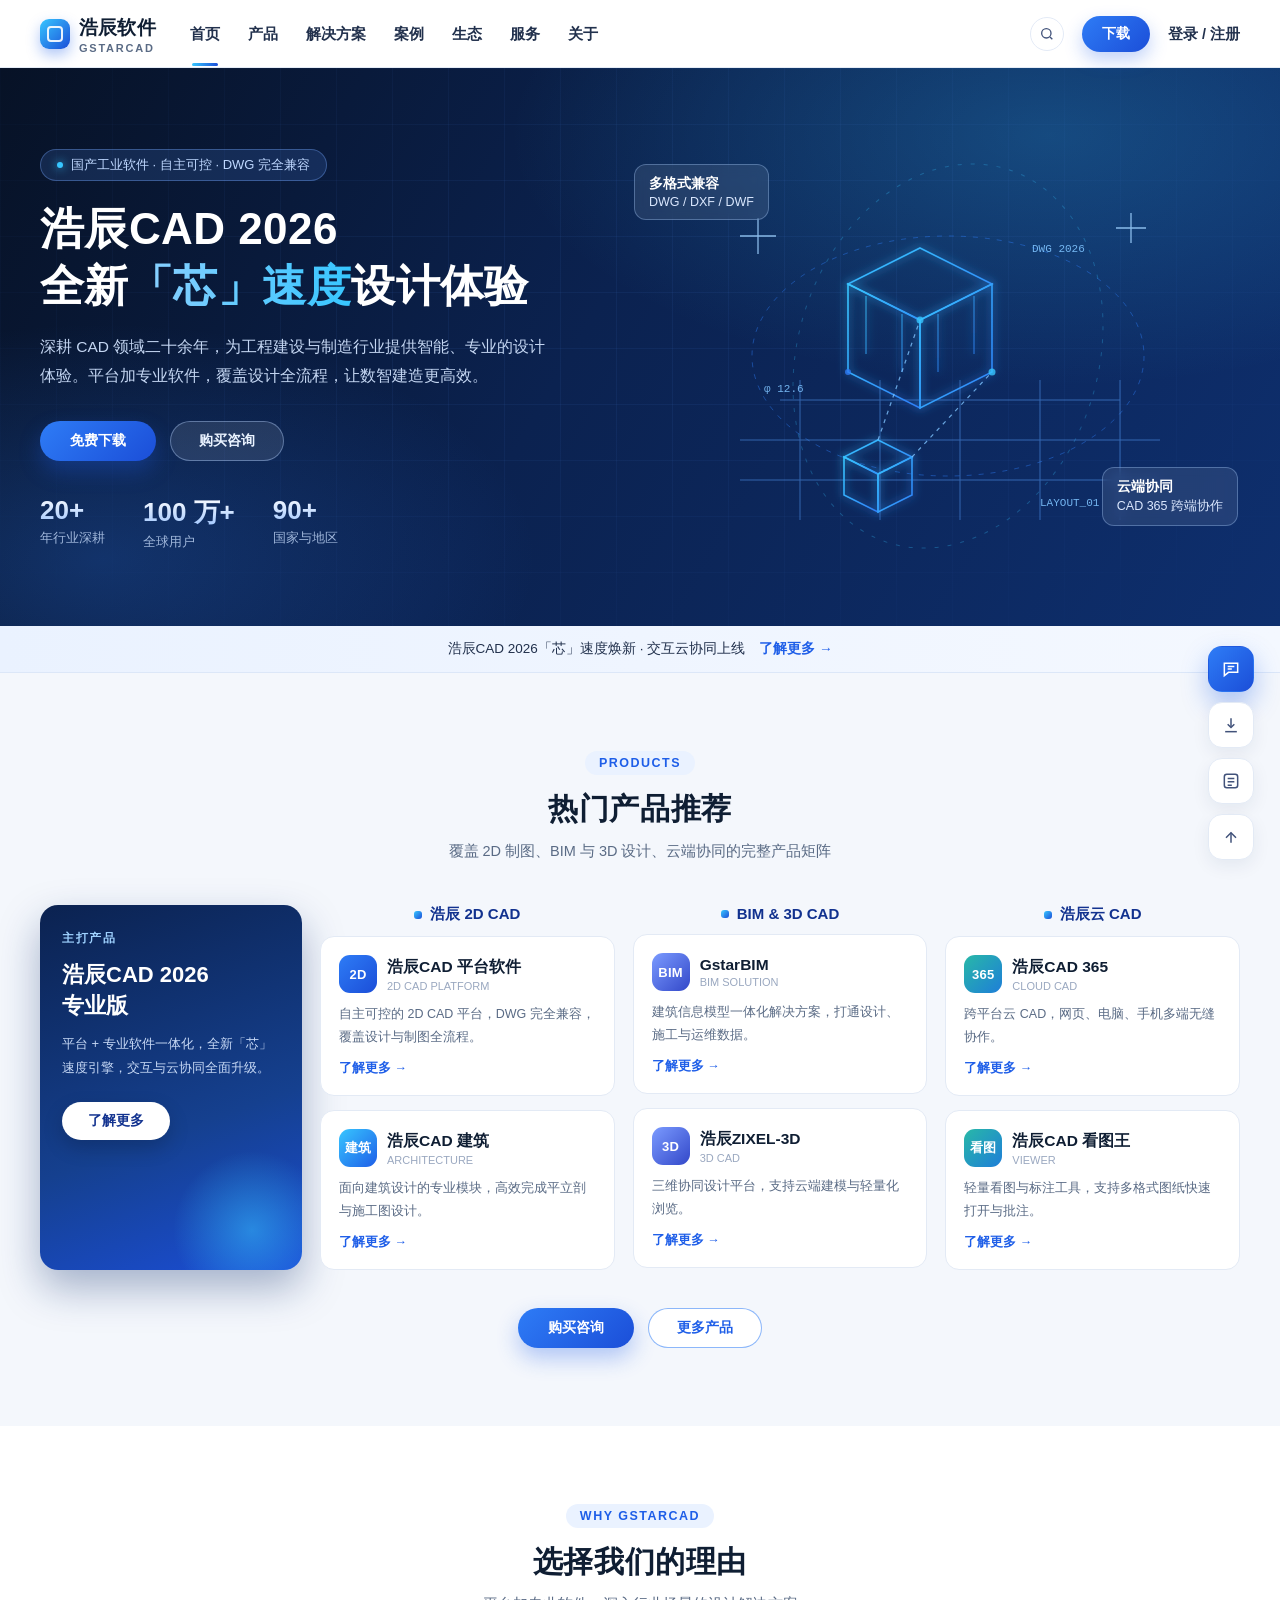
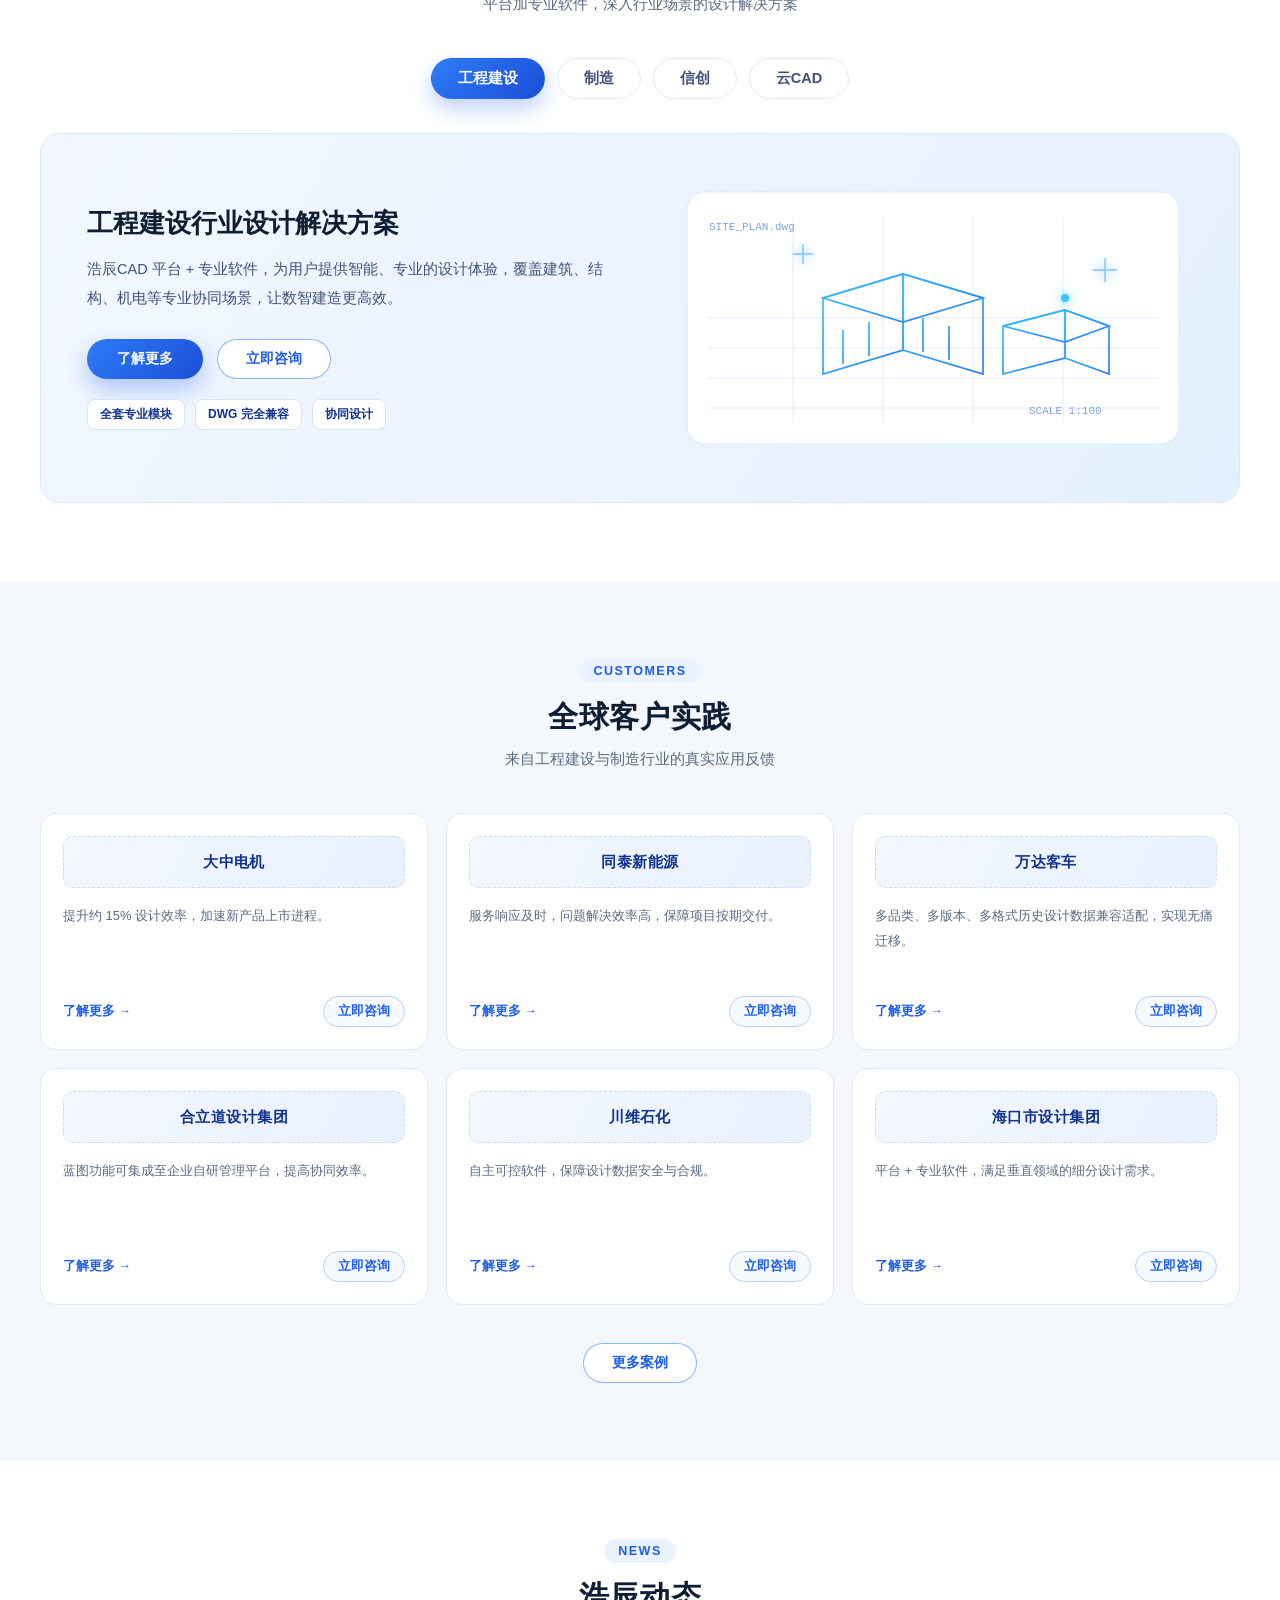
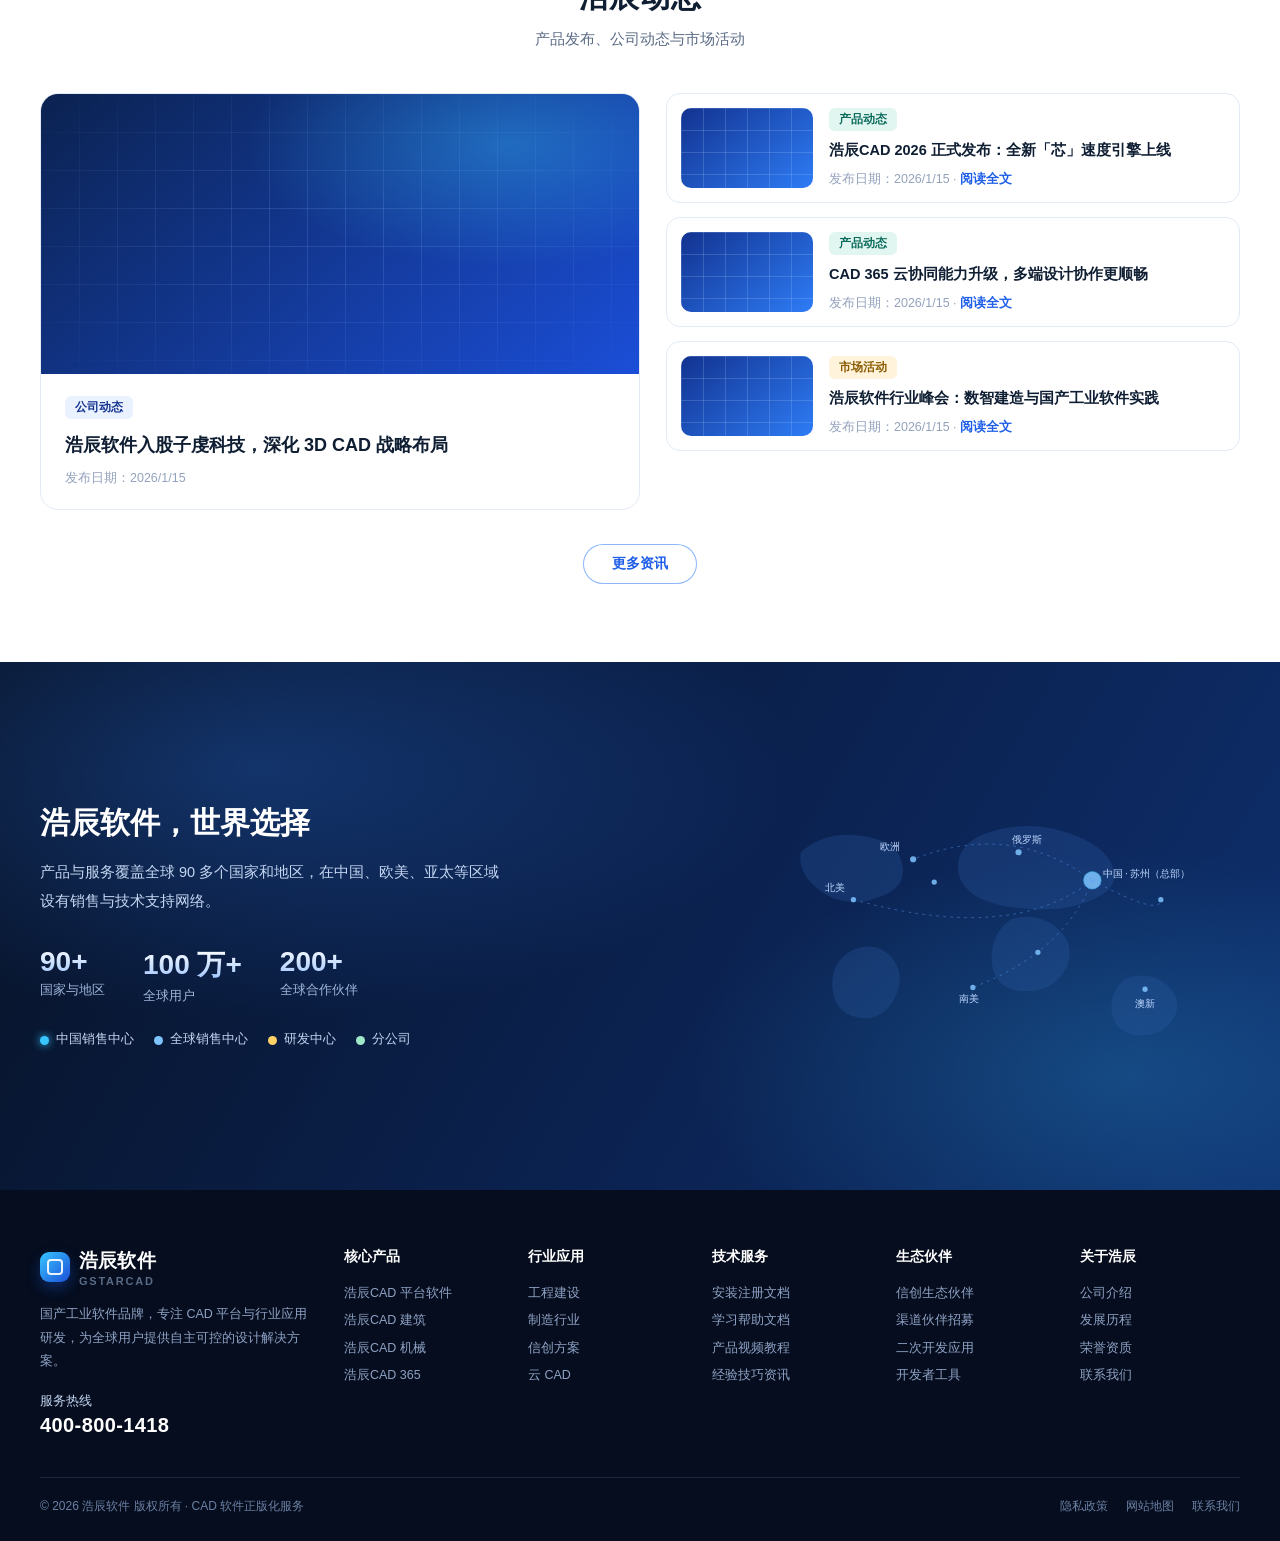
==== index.html @ 0cf642ea "GstarCAD CN homepage redesign mockup" ====
<!DOCTYPE html>
<html lang="zh-CN">
<head>
<meta charset="UTF-8">
<title>浩辰软件官网改版效果图</title>
<style>
:root{
  --blue:#1E5EE8; --blue2:#2E7CF6; --cyan:#37C6FF; --navy:#081630; --navy2:#0E2A5C;
  --ink:#0F1E33; --body:#5A6B85; --line:#E3EAF5; --bg:#F4F7FC; --card:#FFFFFF;
  --radius:16px; --shadow:0 14px 34px rgba(15,40,90,.10); --shadow-sm:0 6px 18px rgba(15,40,90,.07);
}
*{margin:0;padding:0;box-sizing:border-box}
body{font-family:"Microsoft YaHei","PingFang SC","Noto Sans SC",sans-serif;color:var(--ink);background:#fff;-webkit-font-smoothing:antialiased}
a{text-decoration:none;color:inherit}
.container{width:1200px;margin:0 auto}
.pill{display:inline-flex;align-items:center;justify-content:center;gap:6px;border-radius:999px;font-size:14px;font-weight:600;cursor:pointer;transition:.25s}
.pill-primary{background:linear-gradient(135deg,#2E7CF6,#1B4ED8);color:#fff;padding:11px 30px;box-shadow:0 10px 22px rgba(30,94,232,.32)}
.pill-primary:hover{transform:translateY(-1px);box-shadow:0 14px 26px rgba(30,94,232,.4)}
.pill-ghost{border:1.5px solid rgba(46,124,246,.55);color:#1E5EE8;padding:10px 28px;background:#fff}
.pill-ghost:hover{background:#EAF2FF}
.pill-white{background:#fff;color:#12328F;padding:10px 26px;box-shadow:0 8px 20px rgba(0,0,0,.18)}
.eyebrow{display:inline-block;font-size:12.5px;font-weight:700;letter-spacing:.12em;color:var(--blue);background:#EAF2FF;border-radius:999px;padding:5px 14px;margin-bottom:14px}
.sec{padding:78px 0}
.sec-head{text-align:center;margin-bottom:44px}
.sec-head h2{font-size:30px;letter-spacing:.02em}
.sec-head p{margin-top:12px;color:var(--body);font-size:14.5px}

/* ---------- 顶部导航 ---------- */
.nav{height:68px;background:rgba(255,255,255,.96);backdrop-filter:blur(8px);border-bottom:1px solid rgba(227,234,245,.9);position:sticky;top:0;z-index:60}
.nav-in{height:68px;display:flex;align-items:center;gap:34px}
.logo{display:flex;align-items:center;gap:9px;font-weight:800;font-size:19px;letter-spacing:.01em}
.logo-mark{width:30px;height:30px;border-radius:9px;background:linear-gradient(135deg,#37C6FF,#1B4ED8);position:relative;box-shadow:0 6px 14px rgba(30,94,232,.35)}
.logo-mark::after{content:"";position:absolute;inset:7px;border:2px solid #fff;border-radius:4px;opacity:.9}
.logo small{font-weight:600;font-size:11px;color:var(--body);letter-spacing:.16em;display:block;margin-top:1px}
.menu{display:flex;gap:28px;font-size:15px;font-weight:600;color:#22314D}
.menu a{position:relative;padding:6px 0}
.menu a:hover{color:var(--blue)}
.menu a.on::after{content:"";position:absolute;left:50%;transform:translateX(-50%);bottom:-16px;width:26px;height:3px;border-radius:3px;background:linear-gradient(90deg,#37C6FF,#1B4ED8)}
.nav-right{margin-left:auto;display:flex;align-items:center;gap:18px}
.icon-btn{width:34px;height:34px;border-radius:50%;border:1px solid var(--line);display:flex;align-items:center;justify-content:center;color:#41527A}
.login{font-size:14.5px;font-weight:600;color:#22314D}
.mini-dl{padding:9px 20px;font-size:14px;border-radius:999px;background:linear-gradient(135deg,#2E7CF6,#1B4ED8);color:#fff;font-weight:700;box-shadow:0 8px 18px rgba(30,94,232,.28)}

/* ---------- 首屏 ---------- */
.hero{position:relative;overflow:hidden;background:
  radial-gradient(900px 420px at 82% 12%,rgba(55,198,255,.22),transparent 60%),
  radial-gradient(700px 380px at 8% 88%,rgba(46,124,246,.25),transparent 62%),
  linear-gradient(120deg,#071226 0%,#0B2250 46%,#0E2F6E 100%);color:#fff}
.hero::before{content:"";position:absolute;inset:0;opacity:.5;background-image:
  linear-gradient(rgba(90,150,255,.14) 1px,transparent 1px),
  linear-gradient(90deg,rgba(90,150,255,.14) 1px,transparent 1px);
  background-size:56px 56px;mask-image:radial-gradient(70% 80% at 50% 40%,#000 30%,transparent 100%)}
.hero-in{position:relative;display:grid;grid-template-columns:560px 1fr;gap:40px;align-items:center;padding:72px 0 66px}
.hero-tag{display:inline-flex;align-items:center;gap:8px;font-size:13px;color:#BFD8FF;background:rgba(90,150,255,.16);border:1px solid rgba(120,170,255,.35);border-radius:999px;padding:6px 16px}
.hero-tag i{width:6px;height:6px;border-radius:50%;background:#37C6FF;box-shadow:0 0 10px #37C6FF}
.hero h1{font-size:44px;line-height:1.28;margin:20px 0 18px;letter-spacing:.01em}
.hero h1 em{font-style:normal;background:linear-gradient(90deg,#8FD0FF,#37C6FF);-webkit-background-clip:text;background-clip:text;color:transparent}
.hero p{color:#C4D6F2;font-size:15.5px;line-height:1.9;max-width:520px}
.hero-btns{display:flex;gap:14px;margin:30px 0 34px}
.pill-glass{background:rgba(255,255,255,.1);border:1px solid rgba(180,210,255,.4);color:#EAF3FF;padding:10px 28px;border-radius:999px;font-size:14px;font-weight:600}
.pill-glass:hover{background:rgba(255,255,255,.18)}
.hero-stats{display:flex;gap:38px}
.hero-stats b{font-size:26px;background:linear-gradient(180deg,#FFFFFF,#9FC6FF);-webkit-background-clip:text;background-clip:text;color:transparent}
.hero-stats span{display:block;font-size:12.5px;color:#9FB6DA;margin-top:4px}
.hero-art{position:relative;height:420px}
.hero-art svg{width:100%;height:100%}
.float-card{position:absolute;background:rgba(255,255,255,.09);border:1px solid rgba(170,205,255,.35);border-radius:12px;padding:10px 14px;font-size:12.5px;color:#DCE9FF;backdrop-filter:blur(6px)}
.float-card b{display:block;font-size:14px;color:#fff;margin-bottom:2px}
.fc1{top:24px;left:-6px}
.fc2{bottom:34px;right:2px}

/* ---------- 通知条 ---------- */
.notice{background:linear-gradient(90deg,#EAF2FF,#F4F8FF);border-bottom:1px solid #DCE7F8}
.notice-in{height:46px;display:flex;align-items:center;justify-content:center;gap:14px;font-size:13.5px;color:#22314D}
.notice strong{color:#12328F}
.notice a{color:var(--blue);font-weight:700}
.notice a:hover{text-decoration:underline}

/* ---------- 热门产品 ---------- */
.products{background:var(--bg)}
.p-grid{display:grid;grid-template-columns:262px repeat(3,1fr);gap:18px}
.p-feature{background:linear-gradient(160deg,#0B2250,#15408F 60%,#1B4ED8);border-radius:18px;padding:26px 22px;color:#fff;position:relative;overflow:hidden;box-shadow:0 18px 40px rgba(13,45,110,.35)}
.p-feature::after{content:"";position:absolute;right:-40px;bottom:-50px;width:180px;height:180px;border-radius:50%;background:radial-gradient(circle,rgba(55,198,255,.5),transparent 62%)}
.p-feature .tag{font-size:11.5px;letter-spacing:.14em;color:#9FD2FF;font-weight:700}
.p-feature h3{font-size:22px;margin:14px 0 10px;line-height:1.4}
.p-feature p{font-size:13px;color:#C6D8F5;line-height:1.85}
.p-feature .pill{margin-top:22px}
.p-col-head{display:flex;align-items:center;gap:8px;font-weight:800;font-size:15px;color:#12328F;justify-content:center;padding-bottom:12px}
.p-col-head i{width:8px;height:8px;border-radius:3px;background:linear-gradient(135deg,#37C6FF,#1B4ED8)}
.p-col{display:flex;flex-direction:column;gap:14px}
.p-card{background:#fff;border:1px solid var(--line);border-radius:14px;padding:18px;flex:1;transition:.25s;position:relative;overflow:hidden}
.p-card:hover{transform:translateY(-3px);box-shadow:var(--shadow);border-color:#C9DCFB}
.p-card .ph{display:flex;align-items:center;gap:10px;margin-bottom:10px}
.p-mono{width:38px;height:38px;border-radius:11px;display:flex;align-items:center;justify-content:center;font-weight:800;font-size:13px;color:#fff;background:linear-gradient(135deg,#2E7CF6,#1B4ED8);letter-spacing:.02em}
.p-mono.g2{background:linear-gradient(135deg,#37C6FF,#1E5EE8)}
.p-mono.g3{background:linear-gradient(135deg,#7B9BFF,#3348C9)}
.p-mono.g4{background:linear-gradient(135deg,#28B8A8,#1E7ED8)}
.p-card h4{font-size:15.5px}
.p-card h4 span{display:block;font-size:11px;color:#9AA8C0;font-weight:500;margin-top:2px}
.p-card p{font-size:12.5px;color:var(--body);line-height:1.8;margin-top:8px}
.p-card .more{display:inline-flex;align-items:center;gap:5px;margin-top:12px;font-size:12.5px;font-weight:700;color:var(--blue)}
.p-card .more:hover{gap:9px}
.p-actions{display:flex;justify-content:center;gap:14px;margin-top:38px}

/* ---------- 选择理由 ---------- */
.reasons{background:#fff}
.tabs{display:flex;justify-content:center;gap:12px;margin-bottom:34px}
.tab{padding:10px 26px;border-radius:999px;border:1px solid var(--line);font-size:14.5px;font-weight:600;color:#41527A;background:#fff;transition:.2s}
.tab.on{background:linear-gradient(135deg,#2E7CF6,#1B4ED8);color:#fff;border-color:transparent;box-shadow:0 10px 22px rgba(30,94,232,.28)}
.reason-panel{display:grid;grid-template-columns:1fr 520px;gap:46px;align-items:center;background:linear-gradient(120deg,#F2F7FF,#EAF2FF 70%,#E4F0FF);border:1px solid #DCE7F8;border-radius:20px;padding:44px 46px}
.reason-panel h3{font-size:26px;margin-bottom:14px}
.reason-panel p{color:#41527A;font-size:14.5px;line-height:2;max-width:520px}
.reason-panel .pill-row{display:flex;gap:14px;margin-top:26px}
.reason-art{position:relative;height:280px}
.reason-art svg{width:100%;height:100%}
.reason-badges{display:flex;gap:10px;margin-top:20px;flex-wrap:wrap}
.rbadge{font-size:12px;color:#12328F;background:#fff;border:1px solid #D6E4FA;border-radius:8px;padding:6px 12px;font-weight:600}

/* ---------- 客户案例 ---------- */
.cases{background:var(--bg)}
.case-grid{display:grid;grid-template-columns:repeat(3,1fr);gap:18px}
.case-card{background:#fff;border:1px solid var(--line);border-radius:16px;padding:22px;transition:.25s}
.case-card:hover{transform:translateY(-3px);box-shadow:var(--shadow);border-color:#C9DCFB}
.case-logo{height:52px;border-radius:10px;background:linear-gradient(120deg,#F3F7FE,#E9F1FE);border:1px dashed #C9DCFB;display:flex;align-items:center;justify-content:center;font-weight:800;color:#12328F;font-size:15px;letter-spacing:.03em}
.case-card p{font-size:13px;color:var(--body);line-height:1.9;margin:16px 0 18px;min-height:74px}
.case-foot{display:flex;align-items:center;justify-content:space-between}
.case-foot a{font-size:12.5px;font-weight:700;color:var(--blue)}
.mini-ghost{font-size:12.5px;font-weight:700;color:#1E5EE8;border:1px solid #BAD0F6;border-radius:999px;padding:6px 14px;background:#F6FAFF}

/* ---------- 新闻 ---------- */
.news{background:#fff}
.news-grid{display:grid;grid-template-columns:600px 1fr;gap:26px}
.news-feat{border:1px solid var(--line);border-radius:18px;overflow:hidden;background:#fff;transition:.25s}
.news-feat:hover{box-shadow:var(--shadow)}
.news-cover{height:280px;background:
  radial-gradient(420px 200px at 78% 18%,rgba(55,198,255,.35),transparent 62%),
  linear-gradient(140deg,#0B2250,#1B4ED8);position:relative}
.news-cover::after{content:"";position:absolute;inset:0;background-image:linear-gradient(rgba(150,190,255,.16) 1px,transparent 1px),linear-gradient(90deg,rgba(150,190,255,.16) 1px,transparent 1px);background-size:38px 38px;mask-image:radial-gradient(70% 70% at 50% 50%,#000 20%,transparent 100%)}
.news-body{padding:22px 24px}
.news-body h3{font-size:18px;line-height:1.6;margin:12px 0 10px}
.news-meta{font-size:12.5px;color:#93A2BC}
.chip{display:inline-block;font-size:11.5px;font-weight:700;color:#12328F;background:#EAF2FF;border-radius:6px;padding:4px 10px;margin-right:8px}
.chip.c2{color:#0B6B5B;background:#E2F6F1}
.chip.c3{color:#8A5A00;background:#FFF3DB}
.news-list{display:flex;flex-direction:column;gap:14px}
.news-item{display:grid;grid-template-columns:132px 1fr;gap:16px;border:1px solid var(--line);border-radius:14px;padding:14px;background:#fff;transition:.25s}
.news-item:hover{box-shadow:var(--shadow-sm);border-color:#C9DCFB}
.news-thumb{border-radius:10px;background:linear-gradient(140deg,#12328F,#2E7CF6);position:relative;overflow:hidden}
.news-thumb::after{content:"";position:absolute;inset:0;background-image:linear-gradient(rgba(180,215,255,.2) 1px,transparent 1px),linear-gradient(90deg,rgba(180,215,255,.2) 1px,transparent 1px);background-size:22px 22px}
.news-item h4{font-size:14.5px;line-height:1.65;margin:8px 0 8px}
.news-more{display:flex;justify-content:center;margin-top:34px}

/* ---------- 全球布局 ---------- */
.globe{background:
  radial-gradient(900px 420px at 20% 20%,rgba(46,124,246,.28),transparent 60%),
  radial-gradient(700px 360px at 88% 78%,rgba(55,198,255,.2),transparent 62%),
  linear-gradient(120deg,#071226,#0B2250 55%,#0E2F6E);color:#fff;padding:84px 0}
.globe-grid{display:grid;grid-template-columns:1.35fr 1fr;gap:44px;align-items:center}
.globe h2{font-size:30px;margin-bottom:14px}
.globe .lead{color:#C4D6F2;font-size:14.5px;line-height:2;max-width:460px}
.globe-nums{display:flex;gap:38px;margin:30px 0 26px}
.globe-nums b{font-size:28px;background:linear-gradient(180deg,#fff,#9FC6FF);-webkit-background-clip:text;background-clip:text;color:transparent}
.globe-nums span{display:block;font-size:12.5px;color:#9FB6DA;margin-top:4px}
.legend{display:flex;gap:20px;flex-wrap:wrap;font-size:12.5px;color:#C4D6F2}
.legend i{display:inline-block;width:9px;height:9px;border-radius:50%;margin-right:7px;vertical-align:middle}
.map-wrap{position:relative;height:360px}
.map-wrap svg{width:100%;height:100%}

/* ---------- 页脚 ---------- */
.footer{background:#050D1E;color:#9FB0CC;padding:58px 0 0}
.foot-top{display:grid;grid-template-columns:280px repeat(5,1fr);gap:24px;padding-bottom:40px;border-bottom:1px solid rgba(140,170,220,.16)}
.foot-brand .logo{color:#fff}
.foot-brand p{font-size:12.5px;line-height:1.9;color:#8FA2C4;margin-top:16px}
.hotline{margin-top:18px;font-size:13px;color:#C4D6F2}
.hotline b{display:block;font-size:20px;color:#fff;letter-spacing:.02em;margin-top:4px}
.foot-col h5{color:#fff;font-size:14px;margin-bottom:14px}
.foot-col a{display:block;font-size:12.5px;color:#8FA2C4;line-height:2.2}
.foot-col a:hover{color:#7FC4FF}
.foot-bottom{display:flex;align-items:center;justify-content:space-between;padding:20px 0 26px;font-size:12px;color:#6C80A3}
.foot-bottom .links{display:flex;gap:18px}

/* ---------- 悬浮工具条 ---------- */
.tools{position:fixed;right:26px;bottom:40px;display:flex;flex-direction:column;gap:10px;z-index:80}
.tool{width:46px;height:46px;border-radius:14px;background:#fff;border:1px solid var(--line);box-shadow:var(--shadow-sm);display:flex;align-items:center;justify-content:center;color:#41527A}
.tool.primary{background:linear-gradient(135deg,#2E7CF6,#1B4ED8);color:#fff;border-color:transparent;box-shadow:0 12px 26px rgba(30,94,232,.35)}
.tool svg{width:20px;height:20px}
</style>
</head>
<body>

<!-- ===== 顶部导航 ===== -->
<header class="nav">
  <div class="container nav-in">
    <div class="logo"><span class="logo-mark"></span><span>浩辰软件<small>GSTARCAD</small></span></div>
    <nav class="menu">
      <a class="on" href="#">首页</a><a href="#">产品</a><a href="#">解决方案</a><a href="#">案例</a><a href="#">生态</a><a href="#">服务</a><a href="#">关于</a>
    </nav>
    <div class="nav-right">
      <span class="icon-btn"><svg viewBox="0 0 24 24" width="16" height="16" fill="none" stroke="currentColor" stroke-width="2"><circle cx="11" cy="11" r="7"/><path d="M20 20l-3.5-3.5"/></svg></span>
      <a class="mini-dl" href="#">下载</a>
      <a class="login" href="#">登录 / 注册</a>
    </div>
  </div>
</header>

<!-- ===== 首屏 ===== -->
<section class="hero">
  <div class="container hero-in">
    <div>
      <span class="hero-tag"><i></i>国产工业软件 · 自主可控 · DWG 完全兼容</span>
      <h1>浩辰CAD 2026<br>全新<em>「芯」速度</em>设计体验</h1>
      <p>深耕 CAD 领域二十余年，为工程建设与制造行业提供智能、专业的设计体验。平台加专业软件，覆盖设计全流程，让数智建造更高效。</p>
      <div class="hero-btns">
        <a class="pill pill-primary" href="#">免费下载</a>
        <a class="pill pill-glass" href="#">购买咨询</a>
      </div>
      <div class="hero-stats">
        <div><b>20+</b><span>年行业深耕</span></div>
        <div><b>100 万+</b><span>全球用户</span></div>
        <div><b>90+</b><span>国家与地区</span></div>
      </div>
    </div>
    <div class="hero-art">
      <svg viewBox="0 0 520 420" fill="none">
        <defs>
          <linearGradient id="lg1" x1="0" y1="0" x2="1" y2="1">
            <stop offset="0" stop-color="#37C6FF"/><stop offset="1" stop-color="#2E7CF6"/>
          </linearGradient>
          <linearGradient id="lg2" x1="0" y1="0" x2="0" y2="1">
            <stop offset="0" stop-color="#9FD2FF"/><stop offset="1" stop-color="#1B4ED8"/>
          </linearGradient>
          <filter id="glow" x="-40%" y="-40%" width="180%" height="180%">
            <feGaussianBlur stdDeviation="5" result="b"/><feMerge><feMergeNode in="b"/><feMergeNode in="SourceGraphic"/></feMerge>
          </filter>
        </defs>
        <ellipse cx="268" cy="216" rx="196" ry="120" stroke="#2E7CF6" stroke-opacity=".45" stroke-dasharray="5 7"/>
        <ellipse cx="268" cy="216" rx="150" ry="196" stroke="#37C6FF" stroke-opacity=".28" stroke-dasharray="4 9" transform="rotate(18 268 216)"/>
        <g opacity=".5" stroke="#5AA2FF" stroke-width="1">
          <path d="M60 300 L480 300 M60 340 L480 340 M100 260 L440 260"/>
          <path d="M120 240 L120 380 M200 240 L200 380 M280 240 L280 380 M360 240 L360 380 M440 240 L440 380"/>
        </g>
        <g stroke="url(#lg1)" stroke-width="1.6" filter="url(#glow)">
          <path d="M240 108 L312 144 L240 180 L168 144 Z"/>
          <path d="M168 144 L240 180 L240 268 L168 232 Z"/>
          <path d="M240 180 L312 144 L312 232 L240 268 Z"/>
          <path d="M186 156 L186 214 M222 174 L222 232 M258 174 L258 232 M294 156 L294 214" stroke-opacity=".55"/>
          <path d="M198 300 L232 317 L198 334 L164 317 Z"/>
          <path d="M164 317 L198 334 L198 372 L164 355 Z"/>
          <path d="M198 334 L232 317 L232 355 L198 372 Z"/>
        </g>
        <g stroke="#7FC4FF" stroke-width="1.2" opacity=".8">
          <path d="M198 300 L240 180" stroke-dasharray="4 5"/>
          <path d="M232 317 L312 232" stroke-dasharray="4 5"/>
          <circle cx="240" cy="180" r="3.5" fill="#37C6FF" stroke="none"/>
          <circle cx="312" cy="232" r="3.5" fill="#37C6FF" stroke="none"/>
          <circle cx="168" cy="232" r="3" fill="#2E7CF6" stroke="none"/>
        </g>
        <g fill="none" stroke="#9FD2FF" stroke-opacity=".85" stroke-width="1.3">
          <path d="M60 96 L96 96 M78 78 L78 114"/>
          <path d="M436 88 L466 88 M451 73 L451 103"/>
        </g>
        <g font-family="Consolas,monospace" fill="#7FC4FF" font-size="11" opacity=".9">
          <text x="352" y="112">DWG 2026</text>
          <text x="84" y="252">φ 12.6</text>
          <text x="360" y="366">LAYOUT_01</text>
        </g>
      </svg>
      <div class="float-card fc1"><b>多格式兼容</b>DWG / DXF / DWF</div>
      <div class="float-card fc2"><b>云端协同</b>CAD 365 跨端协作</div>
    </div>
  </div>
</section>

<!-- ===== 通知条 ===== -->
<div class="notice">
  <div class="container notice-in">
    <span>浩辰CAD 2026「芯」速度焕新 · 交互云协同上线</span>
    <a href="#">了解更多 →</a>
  </div>
</div>

<!-- ===== 热门产品推荐 ===== -->
<section class="sec products">
  <div class="container">
    <div class="sec-head">
      <span class="eyebrow">PRODUCTS</span>
      <h2>热门产品推荐</h2>
      <p>覆盖 2D 制图、BIM 与 3D 设计、云端协同的完整产品矩阵</p>
    </div>
    <div class="p-grid">
      <div class="p-feature">
        <div class="tag">主打产品</div>
        <h3>浩辰CAD 2026<br>专业版</h3>
        <p>平台 + 专业软件一体化，全新「芯」速度引擎，交互与云协同全面升级。</p>
        <a class="pill pill-white" href="#">了解更多</a>
      </div>
      <div>
        <div class="p-col-head"><i></i>浩辰 2D CAD</div>
        <div class="p-col">
          <div class="p-card">
            <div class="ph"><span class="p-mono">2D</span><h4>浩辰CAD 平台软件<span>2D CAD PLATFORM</span></h4></div>
            <p>自主可控的 2D CAD 平台，DWG 完全兼容，覆盖设计与制图全流程。</p>
            <a class="more" href="#">了解更多 →</a>
          </div>
          <div class="p-card">
            <div class="ph"><span class="p-mono g2">建筑</span><h4>浩辰CAD 建筑<span>ARCHITECTURE</span></h4></div>
            <p>面向建筑设计的专业模块，高效完成平立剖与施工图设计。</p>
            <a class="more" href="#">了解更多 →</a>
          </div>
        </div>
      </div>
      <div>
        <div class="p-col-head"><i></i>BIM &amp; 3D CAD</div>
        <div class="p-col">
          <div class="p-card">
            <div class="ph"><span class="p-mono g3">BIM</span><h4>GstarBIM<span>BIM SOLUTION</span></h4></div>
            <p>建筑信息模型一体化解决方案，打通设计、施工与运维数据。</p>
            <a class="more" href="#">了解更多 →</a>
          </div>
          <div class="p-card">
            <div class="ph"><span class="p-mono g3">3D</span><h4>浩辰ZIXEL-3D<span>3D CAD</span></h4></div>
            <p>三维协同设计平台，支持云端建模与轻量化浏览。</p>
            <a class="more" href="#">了解更多 →</a>
          </div>
        </div>
      </div>
      <div>
        <div class="p-col-head"><i></i>浩辰云 CAD</div>
        <div class="p-col">
          <div class="p-card">
            <div class="ph"><span class="p-mono g4">365</span><h4>浩辰CAD 365<span>CLOUD CAD</span></h4></div>
            <p>跨平台云 CAD，网页、电脑、手机多端无缝协作。</p>
            <a class="more" href="#">了解更多 →</a>
          </div>
          <div class="p-card">
            <div class="ph"><span class="p-mono g4">看图</span><h4>浩辰CAD 看图王<span>VIEWER</span></h4></div>
            <p>轻量看图与标注工具，支持多格式图纸快速打开与批注。</p>
            <a class="more" href="#">了解更多 →</a>
          </div>
        </div>
      </div>
    </div>
    <div class="p-actions">
      <a class="pill pill-primary" href="#">购买咨询</a>
      <a class="pill pill-ghost" href="#">更多产品</a>
    </div>
  </div>
</section>

<!-- ===== 选择我们的理由 ===== -->
<section class="sec reasons">
  <div class="container">
    <div class="sec-head">
      <span class="eyebrow">WHY GSTARCAD</span>
      <h2>选择我们的理由</h2>
      <p>平台加专业软件，深入行业场景的设计解决方案</p>
    </div>
    <div class="tabs">
      <a class="tab on" href="#">工程建设</a><a class="tab" href="#">制造</a><a class="tab" href="#">信创</a><a class="tab" href="#">云CAD</a>
    </div>
    <div class="reason-panel">
      <div>
        <h3>工程建设行业设计解决方案</h3>
        <p>浩辰CAD 平台 + 专业软件，为用户提供智能、专业的设计体验，覆盖建筑、结构、机电等专业协同场景，让数智建造更高效。</p>
        <div class="pill-row">
          <a class="pill pill-primary" href="#">了解更多</a>
          <a class="pill pill-ghost" href="#">立即咨询</a>
        </div>
        <div class="reason-badges">
          <span class="rbadge">全套专业模块</span><span class="rbadge">DWG 完全兼容</span><span class="rbadge">协同设计</span>
        </div>
      </div>
      <div class="reason-art">
        <svg viewBox="0 0 520 280" fill="none">
          <rect x="14" y="14" width="492" height="252" rx="18" fill="#fff" stroke="#DCE7F8"/>
          <g opacity=".55" stroke="#C9DCFB" stroke-width="1">
            <path d="M34 230 L486 230 M34 200 L486 200 M34 170 L486 170 M34 140 L486 140"/>
            <path d="M120 40 L120 244 M210 40 L210 244 M300 40 L300 244 M390 40 L390 244"/>
          </g>
          <g stroke="url(#lg1)" stroke-width="1.7">
            <path d="M150 196 L150 120 L230 96 L230 172 Z"/>
            <path d="M230 96 L310 120 L310 196 L230 172 Z"/>
            <path d="M150 120 L230 96 L310 120 L230 144 Z"/>
            <path d="M170 152 L170 186 M196 144 L196 178 M250 140 L250 174 M276 148 L276 182"/>
            <path d="M330 196 L330 148 L392 132 L392 180 Z"/>
            <path d="M392 132 L436 148 L436 196 L392 180 Z"/>
            <path d="M330 148 L392 132 L436 148 L392 164 Z"/>
          </g>
          <g stroke="#7FC4FF" stroke-width="1.4" filter="url(#glow)">
            <path d="M120 76 L140 76 M130 66 L130 86"/>
            <path d="M420 92 L444 92 M432 80 L432 104"/>
            <circle cx="392" cy="120" r="4" fill="#37C6FF" stroke="none"/>
          </g>
          <g font-family="Consolas,monospace" font-size="11" fill="#7FA3D9">
            <text x="36" y="52">SITE_PLAN.dwg</text>
            <text x="356" y="236">SCALE 1:100</text>
          </g>
        </svg>
      </div>
    </div>
  </div>
</section>

<!-- ===== 全球客户实践 ===== -->
<section class="sec cases">
  <div class="container">
    <div class="sec-head">
      <span class="eyebrow">CUSTOMERS</span>
      <h2>全球客户实践</h2>
      <p>来自工程建设与制造行业的真实应用反馈</p>
    </div>
    <div class="case-grid">
      <div class="case-card">
        <div class="case-logo">大中电机</div>
        <p>提升约 15% 设计效率，加速新产品上市进程。</p>
        <div class="case-foot"><a href="#">了解更多 →</a><a class="mini-ghost" href="#">立即咨询</a></div>
      </div>
      <div class="case-card">
        <div class="case-logo">同泰新能源</div>
        <p>服务响应及时，问题解决效率高，保障项目按期交付。</p>
        <div class="case-foot"><a href="#">了解更多 →</a><a class="mini-ghost" href="#">立即咨询</a></div>
      </div>
      <div class="case-card">
        <div class="case-logo">万达客车</div>
        <p>多品类、多版本、多格式历史设计数据兼容适配，实现无痛迁移。</p>
        <div class="case-foot"><a href="#">了解更多 →</a><a class="mini-ghost" href="#">立即咨询</a></div>
      </div>
      <div class="case-card">
        <div class="case-logo">合立道设计集团</div>
        <p>蓝图功能可集成至企业自研管理平台，提高协同效率。</p>
        <div class="case-foot"><a href="#">了解更多 →</a><a class="mini-ghost" href="#">立即咨询</a></div>
      </div>
      <div class="case-card">
        <div class="case-logo">川维石化</div>
        <p>自主可控软件，保障设计数据安全与合规。</p>
        <div class="case-foot"><a href="#">了解更多 →</a><a class="mini-ghost" href="#">立即咨询</a></div>
      </div>
      <div class="case-card">
        <div class="case-logo">海口市设计集团</div>
        <p>平台 + 专业软件，满足垂直领域的细分设计需求。</p>
        <div class="case-foot"><a href="#">了解更多 →</a><a class="mini-ghost" href="#">立即咨询</a></div>
      </div>
    </div>
    <div class="p-actions"><a class="pill pill-ghost" href="#">更多案例</a></div>
  </div>
</section>

<!-- ===== 浩辰动态 ===== -->
<section class="sec news">
  <div class="container">
    <div class="sec-head">
      <span class="eyebrow">NEWS</span>
      <h2>浩辰动态</h2>
      <p>产品发布、公司动态与市场活动</p>
    </div>
    <div class="news-grid">
      <div class="news-feat">
        <div class="news-cover"></div>
        <div class="news-body">
          <span class="chip">公司动态</span>
          <h3>浩辰软件入股子虔科技，深化 3D CAD 战略布局</h3>
          <div class="news-meta">发布日期：2026/1/15</div>
        </div>
      </div>
      <div class="news-list">
        <div class="news-item">
          <div class="news-thumb"></div>
          <div>
            <span class="chip c2">产品动态</span>
            <h4>浩辰CAD 2026 正式发布：全新「芯」速度引擎上线</h4>
            <div class="news-meta">发布日期：2026/1/15 · <a href="#" style="color:#1E5EE8;font-weight:700">阅读全文</a></div>
          </div>
        </div>
        <div class="news-item">
          <div class="news-thumb"></div>
          <div>
            <span class="chip c2">产品动态</span>
            <h4>CAD 365 云协同能力升级，多端设计协作更顺畅</h4>
            <div class="news-meta">发布日期：2026/1/15 · <a href="#" style="color:#1E5EE8;font-weight:700">阅读全文</a></div>
          </div>
        </div>
        <div class="news-item">
          <div class="news-thumb"></div>
          <div>
            <span class="chip c3">市场活动</span>
            <h4>浩辰软件行业峰会：数智建造与国产工业软件实践</h4>
            <div class="news-meta">发布日期：2026/1/15 · <a href="#" style="color:#1E5EE8;font-weight:700">阅读全文</a></div>
          </div>
        </div>
      </div>
    </div>
    <div class="news-more"><a class="pill pill-ghost" href="#">更多资讯</a></div>
  </div>
</section>

<!-- ===== 全球布局 ===== -->
<section class="globe">
  <div class="container globe-grid">
    <div>
      <h2>浩辰软件，世界选择</h2>
      <p class="lead">产品与服务覆盖全球 90 多个国家和地区，在中国、欧美、亚太等区域设有销售与技术支持网络。</p>
      <div class="globe-nums">
        <div><b>90+</b><span>国家与地区</span></div>
        <div><b>100 万+</b><span>全球用户</span></div>
        <div><b>200+</b><span>全球合作伙伴</span></div>
      </div>
      <div class="legend">
        <span><i style="background:#37C6FF;box-shadow:0 0 8px #37C6FF"></i>中国销售中心</span>
        <span><i style="background:#7FC4FF"></i>全球销售中心</span>
        <span><i style="background:#FFD166"></i>研发中心</span>
        <span><i style="background:#9FE8C8"></i>分公司</span>
      </div>
    </div>
    <div class="map-wrap">
      <svg viewBox="0 0 560 360" fill="none">
        <g fill="#2E5FA8" opacity=".28">
          <path d="M60 96 q30 -26 74 -18 q34 6 40 26 q10 30 -22 42 q-40 16 -70 -6 q-26 -20 -22 -44 Z"/>
          <path d="M118 208 q26 -12 44 6 q18 20 6 46 q-14 30 -44 24 q-26 -6 -28 -34 q-2 -28 22 -42 Z"/>
          <path d="M262 78 q46 -20 96 -6 q42 12 54 34 q14 26 -12 40 q-40 22 -104 12 q-48 -8 -56 -36 q-6 -28 22 -44 Z"/>
          <path d="M300 172 q30 -8 52 10 q22 20 10 46 q-14 28 -50 26 q-30 -2 -34 -30 q-4 -34 22 -52 Z"/>
          <path d="M430 240 q28 -10 48 8 q18 18 6 38 q-14 22 -44 18 q-24 -4 -26 -28 q-2 -22 16 -36 Z"/>
        </g>
        <g fill="#7FC4FF" opacity=".85">
          <circle cx="392" cy="128" r="4.5" fill="#37C6FF"/><circle cx="392" cy="128" r="10" stroke="#37C6FF" stroke-opacity=".55"/>
          <circle cx="188" cy="104" r="3.5"/><circle cx="212" cy="130" r="3"/>
          <circle cx="308" cy="96" r="3.5"/><circle cx="120" cy="150" r="3"/>
          <circle cx="330" cy="210" r="3"/><circle cx="452" cy="252" r="3"/>
          <circle cx="256" cy="250" r="3"/><circle cx="470" cy="150" r="3"/>
        </g>
        <g stroke="#5AA2FF" stroke-opacity=".5" stroke-dasharray="3 5">
          <path d="M392 128 Q300 60 188 104"/><path d="M392 128 Q360 210 256 250"/>
          <path d="M392 128 Q470 170 470 150"/><path d="M392 128 Q300 200 120 150"/>
        </g>
        <g font-size="11" fill="#BFD8FF" font-family="Microsoft YaHei">
          <text x="404" y="124">中国 · 苏州（总部）</text>
          <text x="88" y="140">北美</text>
          <text x="150" y="94">欧洲</text>
          <text x="300" y="86">俄罗斯</text>
          <text x="240" y="266">南美</text>
          <text x="440" y="272">澳新</text>
        </g>
      </svg>
    </div>
  </div>
</section>

<!-- ===== 页脚 ===== -->
<footer class="footer">
  <div class="container">
    <div class="foot-top">
      <div class="foot-brand">
        <div class="logo"><span class="logo-mark"></span><span>浩辰软件<small>GSTARCAD</small></span></div>
        <p>国产工业软件品牌，专注 CAD 平台与行业应用研发，为全球用户提供自主可控的设计解决方案。</p>
        <div class="hotline">服务热线<b>400-800-1418</b></div>
      </div>
      <div class="foot-col"><h5>核心产品</h5><a href="#">浩辰CAD 平台软件</a><a href="#">浩辰CAD 建筑</a><a href="#">浩辰CAD 机械</a><a href="#">浩辰CAD 365</a></div>
      <div class="foot-col"><h5>行业应用</h5><a href="#">工程建设</a><a href="#">制造行业</a><a href="#">信创方案</a><a href="#">云 CAD</a></div>
      <div class="foot-col"><h5>技术服务</h5><a href="#">安装注册文档</a><a href="#">学习帮助文档</a><a href="#">产品视频教程</a><a href="#">经验技巧资讯</a></div>
      <div class="foot-col"><h5>生态伙伴</h5><a href="#">信创生态伙伴</a><a href="#">渠道伙伴招募</a><a href="#">二次开发应用</a><a href="#">开发者工具</a></div>
      <div class="foot-col"><h5>关于浩辰</h5><a href="#">公司介绍</a><a href="#">发展历程</a><a href="#">荣誉资质</a><a href="#">联系我们</a></div>
    </div>
    <div class="foot-bottom">
      <span>© 2026 浩辰软件 版权所有 · CAD 软件正版化服务</span>
      <span class="links"><a href="#">隐私政策</a><a href="#">网站地图</a><a href="#">联系我们</a></span>
    </div>
  </div>
</footer>

<!-- ===== 右侧悬浮工具条 ===== -->
<div class="tools">
  <span class="tool primary"><svg viewBox="0 0 24 24" fill="none" stroke="currentColor" stroke-width="1.8"><path d="M4 5h16v11H9l-5 4z"/><path d="M8 9h8M8 12h5"/></svg></span>
  <span class="tool"><svg viewBox="0 0 24 24" fill="none" stroke="currentColor" stroke-width="1.8"><path d="M12 4v10"/><path d="M8 11l4 4 4-4"/><path d="M5 20h14"/></svg></span>
  <span class="tool"><svg viewBox="0 0 24 24" fill="none" stroke="currentColor" stroke-width="1.8"><rect x="4" y="4" width="16" height="16" rx="3"/><path d="M8 9h8M8 13h8M8 17h5"/></svg></span>
  <span class="tool"><svg viewBox="0 0 24 24" fill="none" stroke="currentColor" stroke-width="1.8"><path d="M12 19V7"/><path d="M6 13l6-6 6 6"/></svg></span>
</div>

</body>
</html>
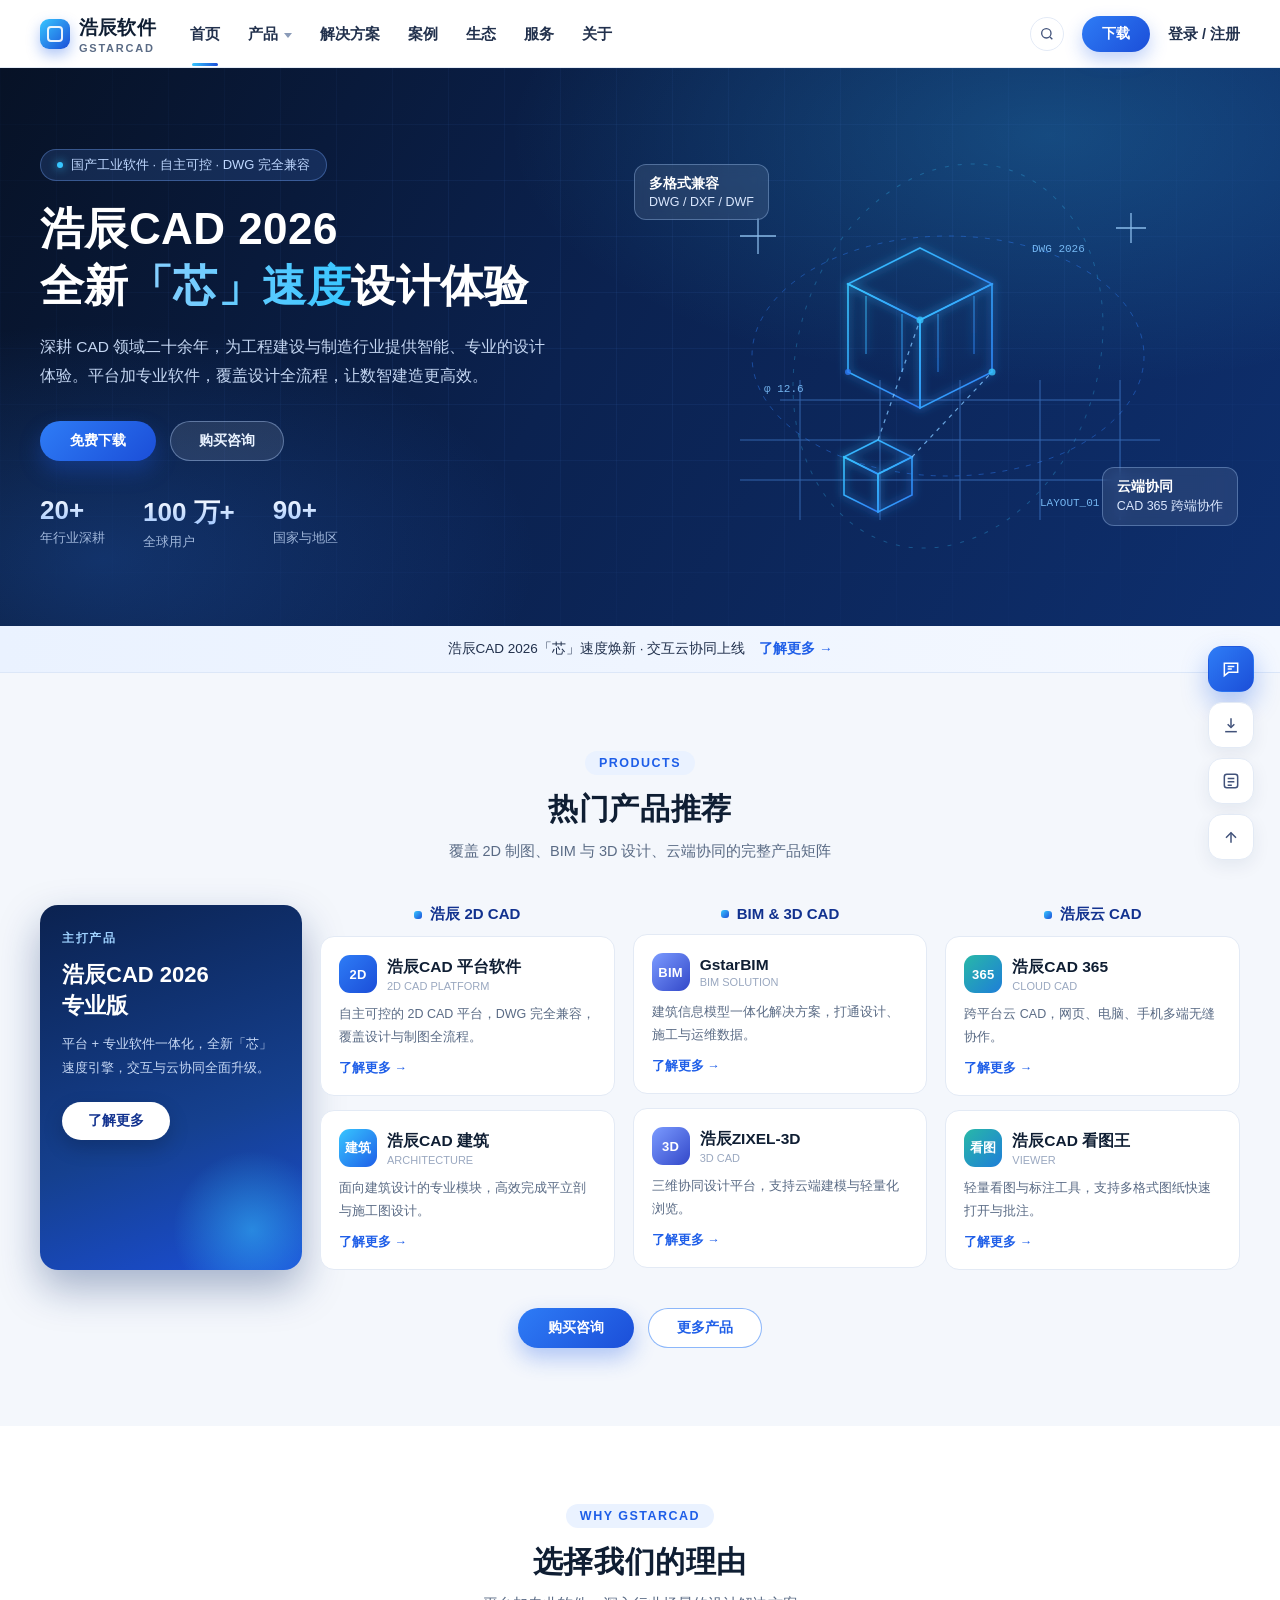
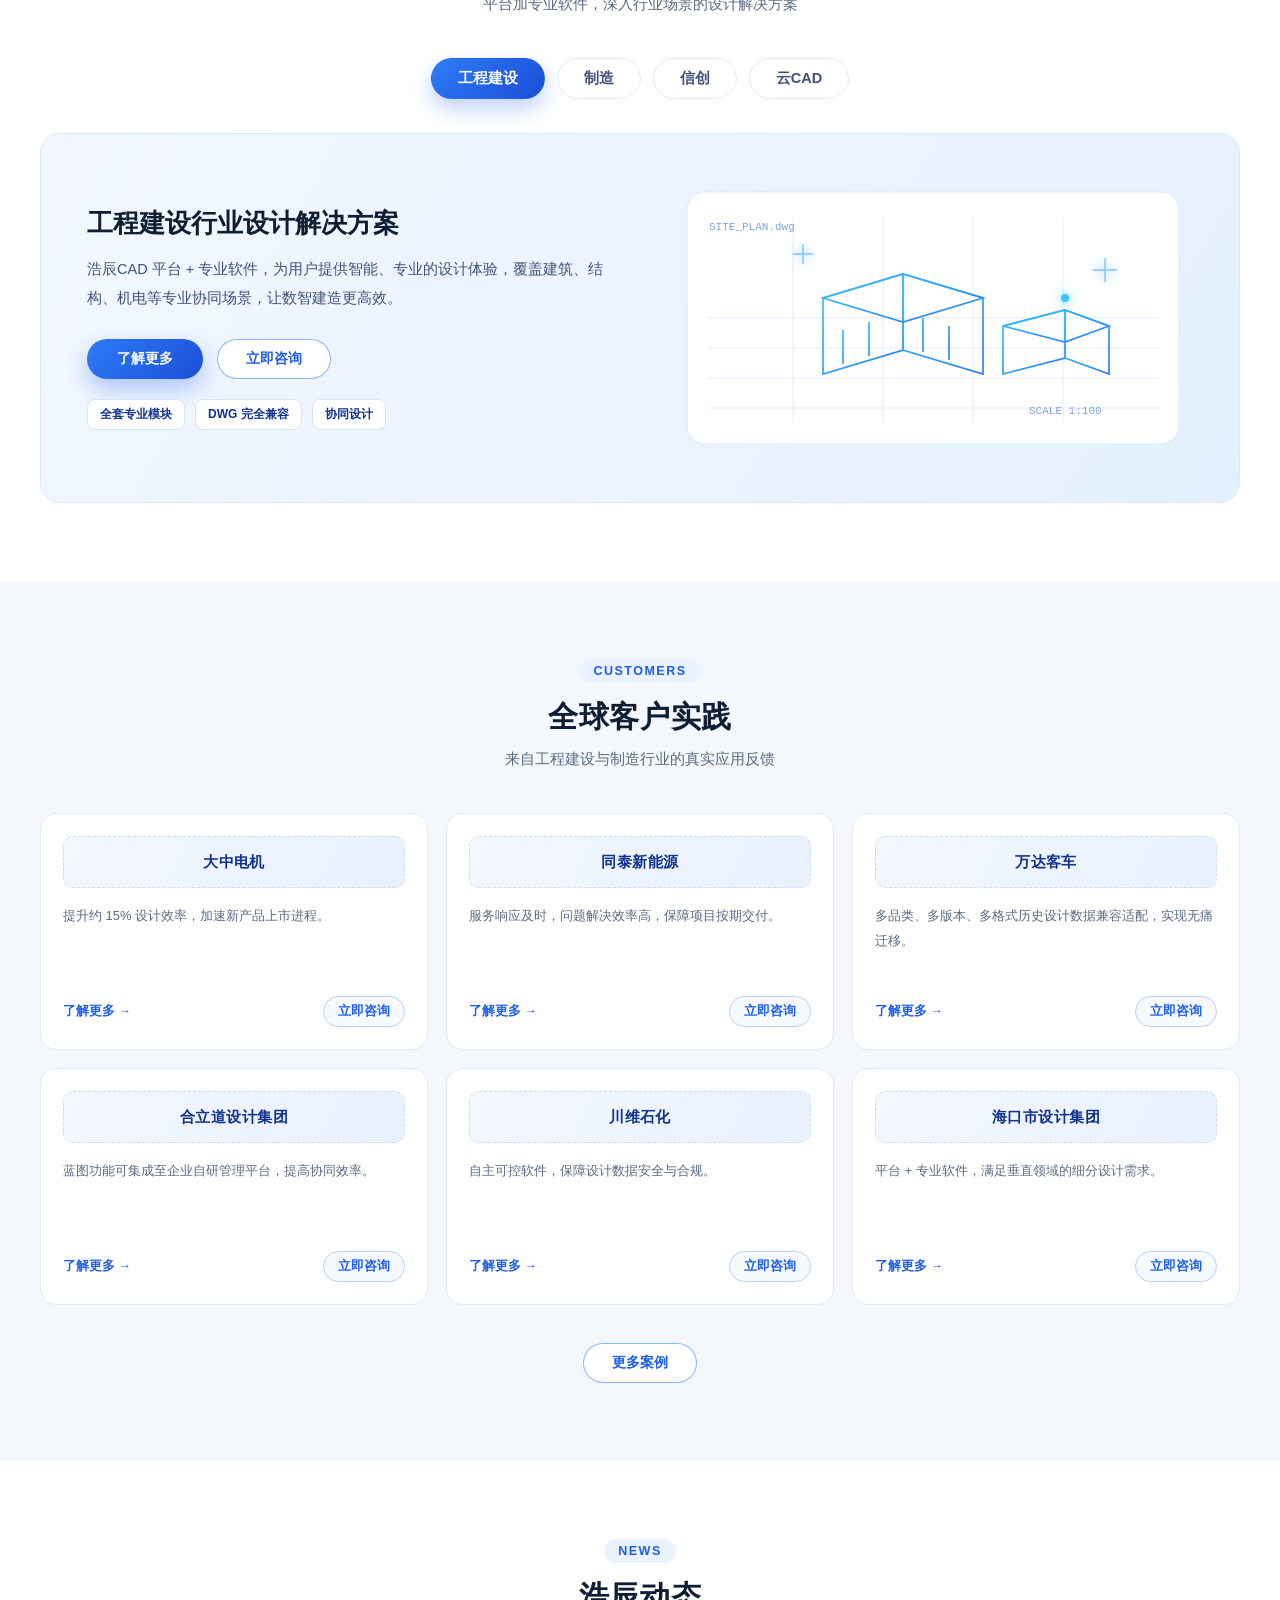
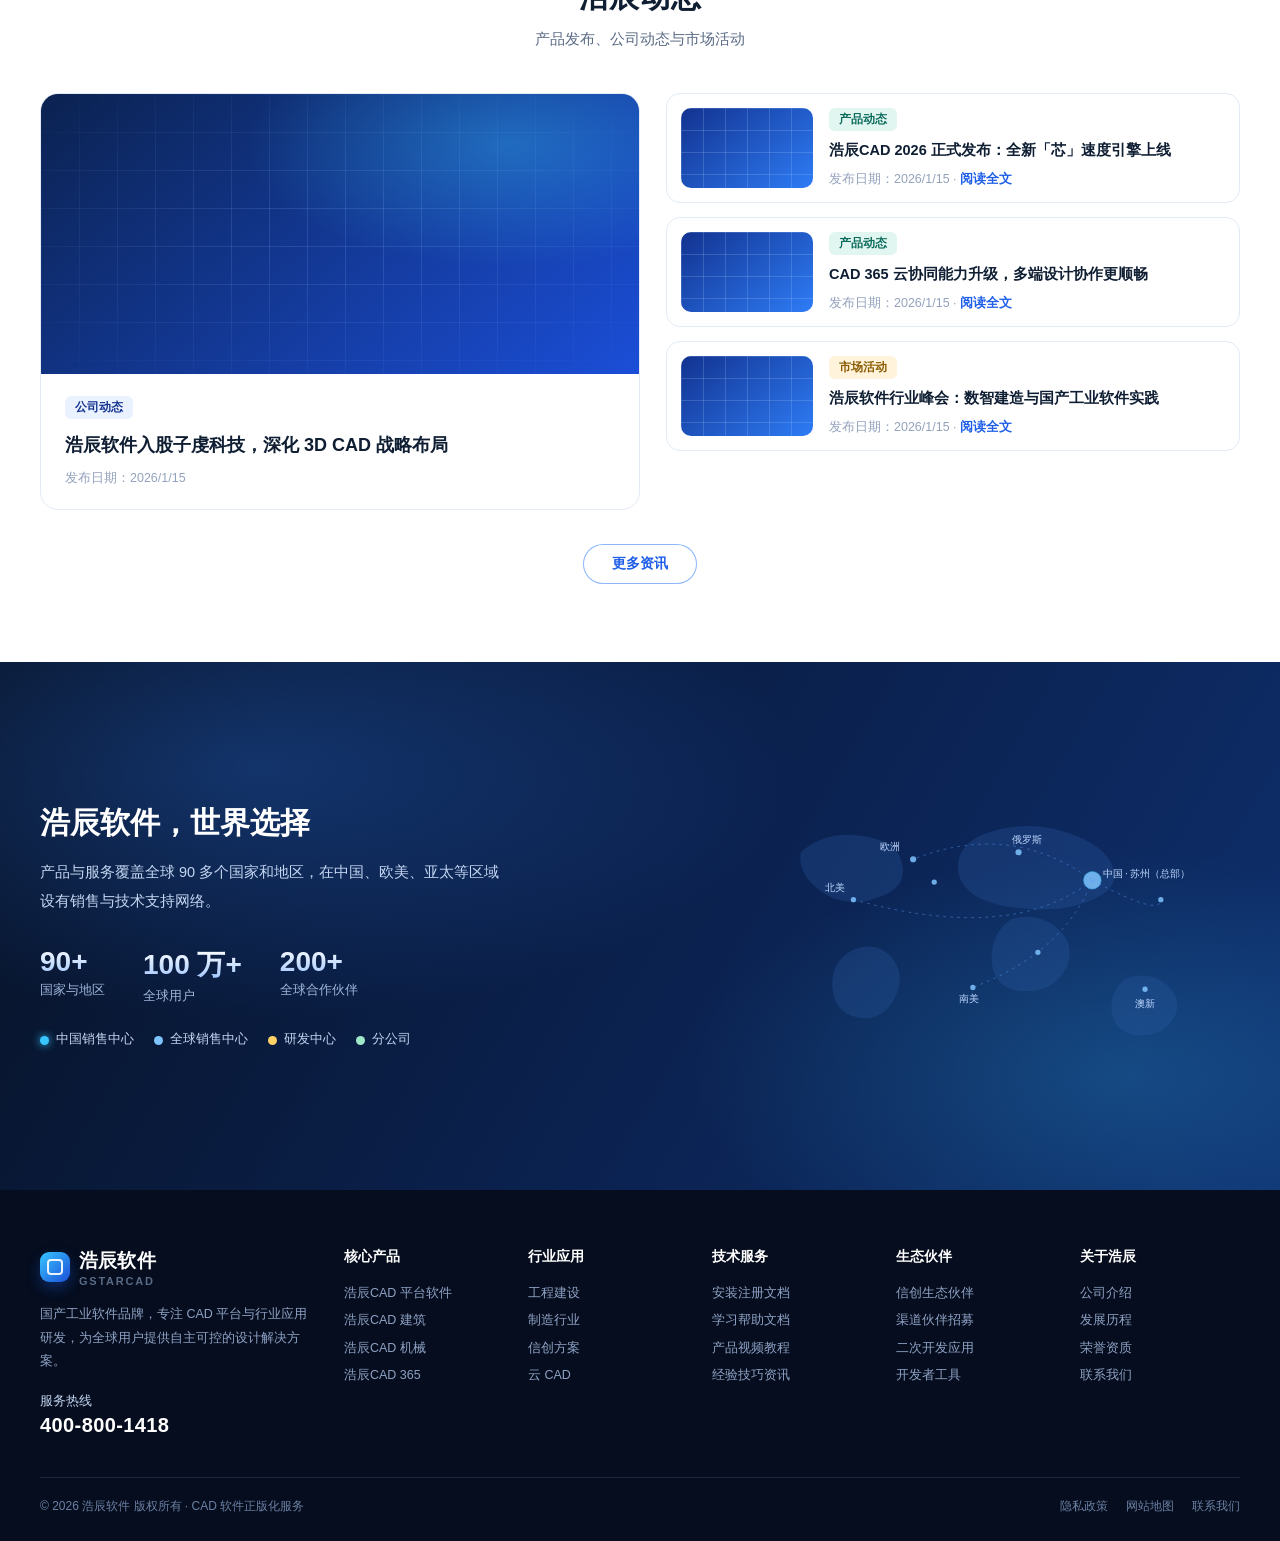
==== commit 201c1265: "feat: interactive product mega menu in nav" ====
--- a/index.html
+++ b/index.html
@@ -184,6 +184,41 @@
 .tool{width:46px;height:46px;border-radius:14px;background:#fff;border:1px solid var(--line);box-shadow:var(--shadow-sm);display:flex;align-items:center;justify-content:center;color:#41527A}
 .tool.primary{background:linear-gradient(135deg,#2E7CF6,#1B4ED8);color:#fff;border-color:transparent;box-shadow:0 12px 26px rgba(30,94,232,.35)}
 .tool svg{width:20px;height:20px}
+
+/* ---------- 产品下拉（Mega Menu） ---------- */
+.menu-item{position:static}
+.menu-link{position:relative;padding:6px 0;display:inline-flex;align-items:center;gap:6px;color:#22314D;font-weight:600;cursor:pointer}
+.menu-link .caret{width:0;height:0;border-left:4px solid transparent;border-right:4px solid transparent;border-top:5px solid #8A9BB8;transition:.2s;margin-top:3px}
+.menu-item.open .menu-link{color:var(--blue)}
+.menu-item.open .caret{border-top-color:var(--blue);transform:rotate(180deg)}
+.mega{position:absolute;top:100%;left:50%;transform:translateX(-50%) translateY(6px);width:1120px;max-width:calc(100vw - 40px);padding-top:12px;opacity:0;visibility:hidden;transition:.2s ease;z-index:70}
+.menu-item.open .mega{opacity:1;visibility:visible;transform:translateX(-50%) translateY(0)}
+.mega-in{background:#fff;border:1px solid var(--line);border-radius:18px;box-shadow:0 28px 64px rgba(12,34,80,.18);padding:26px 28px 0;overflow:hidden}
+.mega-cols{display:grid;grid-template-columns:1.06fr .7fr .96fr 1fr;gap:8px}
+.mega-col{padding:0 16px 16px}
+.mega-col + .mega-col{border-left:1px dashed #E6EDF8}
+.mega-col h6{font-size:12px;color:#8494AE;letter-spacing:.14em;font-weight:800;margin:0 0 12px;padding-left:10px}
+.m-item{display:flex;align-items:center;gap:10px;padding:8px 10px;border-radius:10px;color:#22314D;font-size:13.6px;font-weight:600;position:relative;transition:.16s;cursor:pointer}
+.m-item:hover{background:#EEF5FF;color:var(--blue)}
+.m-item .m-logo{width:30px;height:30px;border-radius:9px;flex:0 0 30px;display:flex;align-items:center;justify-content:center;font-size:10.5px;font-weight:800;color:#fff;background:linear-gradient(135deg,#2E7CF6,#1B4ED8)}
+.m-item.v2 .m-logo{background:linear-gradient(135deg,#37C6FF,#1E5EE8)}
+.m-item.v3 .m-logo{background:linear-gradient(135deg,#7C5CFF,#2E7CF6)}
+.m-item.v4 .m-logo{background:linear-gradient(135deg,#12B6A2,#1E5EE8)}
+.m-item .soon{font-style:normal;font-size:10.5px;color:#9AA9C0;border:1px solid #E1E9F6;border-radius:999px;padding:1px 7px;margin-left:auto;flex:0 0 auto}
+.m-item.disabled{cursor:default;color:#8B9AB3}
+.m-item.disabled:hover{background:transparent;color:#8B9AB3}
+.m-item .sub-caret{margin-left:auto;color:#9AA9C0;font-size:14px;line-height:1}
+.m-sub{position:absolute;left:calc(100% + 4px);top:-8px;background:#fff;border:1px solid var(--line);border-radius:14px;box-shadow:0 22px 48px rgba(12,34,80,.18);padding:8px;min-width:196px;opacity:0;visibility:hidden;transform:translateX(-4px);transition:.16s;z-index:71}
+.m-item.has-sub:hover .m-sub{opacity:1;visibility:visible;transform:none}
+.m-sub a{display:block;padding:8px 12px;border-radius:9px;font-size:13.4px;font-weight:600;color:#22314D}
+.m-sub a:hover{background:#EEF5FF;color:var(--blue)}
+.mega-foot{margin:4px -28px 0;padding:15px 28px;border-top:1px solid var(--line);background:#F8FBFF;display:flex;align-items:center;justify-content:space-between}
+.mega-foot .all{font-size:14px;font-weight:700;color:var(--blue)}
+.mega-foot .all:hover{text-decoration:underline}
+.mega-foot .quote{background:linear-gradient(135deg,#2E7CF6,#1B4ED8);color:#fff;padding:9px 24px;border-radius:999px;font-size:14px;font-weight:700;box-shadow:0 10px 22px rgba(30,94,232,.28)}
+.mega-foot .quote:hover{transform:translateY(-1px)}
+@media (max-width:1240px){.mega{width:calc(100vw - 40px)}.mega-cols{grid-template-columns:repeat(2,1fr)}.mega-col:nth-child(3){border-left:none}}
+@media (max-width:900px){.mega{position:absolute;top:100%;left:12px;right:12px;width:auto;max-width:none;max-height:74vh;overflow:auto;padding-top:8px;transform:none}.menu-item.open .mega{transform:none}.mega-in{border-radius:14px;padding:18px 16px 0}.mega-cols{grid-template-columns:1fr}.mega-col{border-left:none!important;padding:0 4px 14px}.mega-col + .mega-col{border-top:1px dashed #E6EDF8;padding-top:14px}.mega-col h6{padding-left:8px}.m-sub{position:static;opacity:1;visibility:visible;transform:none;box-shadow:none;border:none;padding:0 0 0 40px;margin:0}}
 </style>
 </head>
 <body>
@@ -193,7 +228,61 @@
   <div class="container nav-in">
     <div class="logo"><span class="logo-mark"></span><span>浩辰软件<small>GSTARCAD</small></span></div>
     <nav class="menu">
-      <a class="on" href="#">首页</a><a href="#">产品</a><a href="#">解决方案</a><a href="#">案例</a><a href="#">生态</a><a href="#">服务</a><a href="#">关于</a>
+      <a class="on" href="#">首页</a>
+      <div class="menu-item has-mega">
+        <a class="menu-link" href="#" aria-haspopup="true" aria-expanded="false">产品<i class="caret"></i></a>
+        <div class="mega">
+          <div class="mega-in">
+            <div class="mega-cols">
+              <div class="mega-col">
+                <h6>2D CAD</h6>
+                <a class="m-item" href="https://www.gstarcad.com/cad/"><span class="m-logo">平台</span><span>浩辰CAD 平台软件</span></a>
+                <a class="m-item" href="https://www.gstarcad.com/architecture/"><span class="m-logo">建筑</span><span>浩辰CAD建筑</span></a>
+                <a class="m-item" href="https://www.gstarcad.com/product/gstarcad_hva/"><span class="m-logo">暖通</span><span>浩辰CAD暖通</span></a>
+                <a class="m-item" href="https://www.gstarcad.com/product/gstarcad_ep/"><span class="m-logo">电力</span><span>浩辰CAD电力</span></a>
+                <a class="m-item" href="https://www.gstarcad.com/product/gstarcad_wsd/"><span class="m-logo">给排</span><span>浩辰CAD给排水</span></a>
+                <a class="m-item" href="https://www.gstarcad.com/product/gstarcad_elec/"><span class="m-logo">电气</span><span>浩辰CAD电气</span></a>
+                <a class="m-item" href="https://www.gstarcad.com/mechanical/"><span class="m-logo">机械</span><span>浩辰CAD机械</span></a>
+                <a class="m-item" href="https://www.gstarcad.com/gstarcad_bduct/"><span class="m-logo">母线</span><span>浩辰CAD母线槽</span></a>
+              </div>
+              <div class="mega-col">
+                <h6>BIM &amp; 3D CAD</h6>
+                <a class="m-item v2" href="https://www.gstarcad.com/bim/"><span class="m-logo">BIM</span><span>GstarBIM</span></a>
+                <span class="m-item v2 disabled"><span class="m-logo">Z3</span><span>浩辰-ZIXEL 3D</span><em class="soon">敬请期待</em></span>
+              </div>
+              <div class="mega-col">
+                <h6>云 CAD</h6>
+                <a class="m-item v3" href="https://www.gstarcad.com/gstarcad365/"><span class="m-logo">365</span><span>浩辰CAD 365</span></a>
+                <a class="m-item v3" href="https://ai.gstarcad.com/stair/"><span class="m-logo">AI</span><span>浩辰AI楼梯</span></a>
+                <div class="m-item v3 has-sub"><span class="m-logo">看图</span><span>浩辰CAD看图王</span><i class="sub-caret">›</i>
+                  <div class="m-sub">
+                    <a href="https://yun.gstarcad.com/mobile/">看图王 手机版</a>
+                    <a href="https://yun.gstarcad.com/windows/">看图王 电脑版</a>
+                    <a href="https://web.gstarcad.com/">看图王 网页版</a>
+                    <a href="https://cehui.gstarcad.com/">测绘 PAD 版</a>
+                    <a href="https://yun.gstarcad.com/enterprise-land/">企业 SDK</a>
+                  </div>
+                </div>
+              </div>
+              <div class="mega-col">
+                <h6>信创行业</h6>
+                <a class="m-item v4" href="https://www.gstarcad.com/cad_linux/"><span class="m-logo">平台</span><span>浩辰CAD Linux版</span></a>
+                <a class="m-item v4" href="https://www.gstarcad.com/mech_linux/"><span class="m-logo">机械</span><span>浩辰CAD机械 Linux版</span></a>
+                <a class="m-item v4" href="https://www.gstarcad.com/arch_linux/"><span class="m-logo">建筑</span><span>浩辰CAD建筑 Linux版</span></a>
+                <a class="m-item v4" href="https://www.gstarcad.com/xinchuang/"><span class="m-logo">给排</span><span>浩辰CAD给排水 Linux版</span></a>
+                <a class="m-item v4" href="https://www.gstarcad.com/xinchuang/"><span class="m-logo">电气</span><span>浩辰CAD电气 Linux版</span></a>
+                <a class="m-item v4" href="https://www.gstarcad.com/xinchuang/"><span class="m-logo">暖通</span><span>浩辰CAD暖通 Linux版</span></a>
+                <a class="m-item v4" href="https://www.gstarcad.com/cad_harmony/"><span class="m-logo">鸿蒙</span><span>浩辰CAD 鸿蒙版</span></a>
+              </div>
+            </div>
+            <div class="mega-foot">
+              <a class="all" href="https://www.gstarcad.com/download/">全部产品 →</a>
+              <a class="quote" href="https://www.gstarcad.com/price/">获取报价</a>
+            </div>
+          </div>
+        </div>
+      </div>
+      <a href="#">解决方案</a><a href="#">案例</a><a href="#">生态</a><a href="#">服务</a><a href="#">关于</a>
     </nav>
     <div class="nav-right">
       <span class="icon-btn"><svg viewBox="0 0 24 24" width="16" height="16" fill="none" stroke="currentColor" stroke-width="2"><circle cx="11" cy="11" r="7"/><path d="M20 20l-3.5-3.5"/></svg></span>
@@ -574,5 +663,28 @@
   <span class="tool"><svg viewBox="0 0 24 24" fill="none" stroke="currentColor" stroke-width="1.8"><path d="M12 19V7"/><path d="M6 13l6-6 6 6"/></svg></span>
 </div>
 
+
+<script>
+(function(){
+  var item = document.querySelector('.menu-item.has-mega');
+  if(!item) return;
+  var link = item.querySelector('.menu-link');
+  var timer = null;
+  function open(){ clearTimeout(timer); item.classList.add('open'); link.setAttribute('aria-expanded','true'); }
+  function close(){ item.classList.remove('open'); link.setAttribute('aria-expanded','false'); }
+  item.addEventListener('mouseenter', open);
+  item.addEventListener('mouseleave', function(){ clearTimeout(timer); timer = setTimeout(close, 150); });
+  link.addEventListener('click', function(e){
+    e.preventDefault();
+    var hoverUI = window.matchMedia('(hover:hover) and (min-width:901px)').matches;
+    if (hoverUI) return;   // 桌面端由 hover 控制
+    open();                // 触屏/窄屏：点击展开，点空白处或 Esc 收起
+  });
+  document.addEventListener('click', function(e){ if(!item.contains(e.target)) close(); });
+  document.addEventListener('keydown', function(e){ if(e.key === 'Escape') close(); });
+  item.querySelectorAll('.mega a').forEach(function(a){ a.addEventListener('click', function(){ /* demo links */ }); });
+})();
+</script>
+
 </body>
 </html>
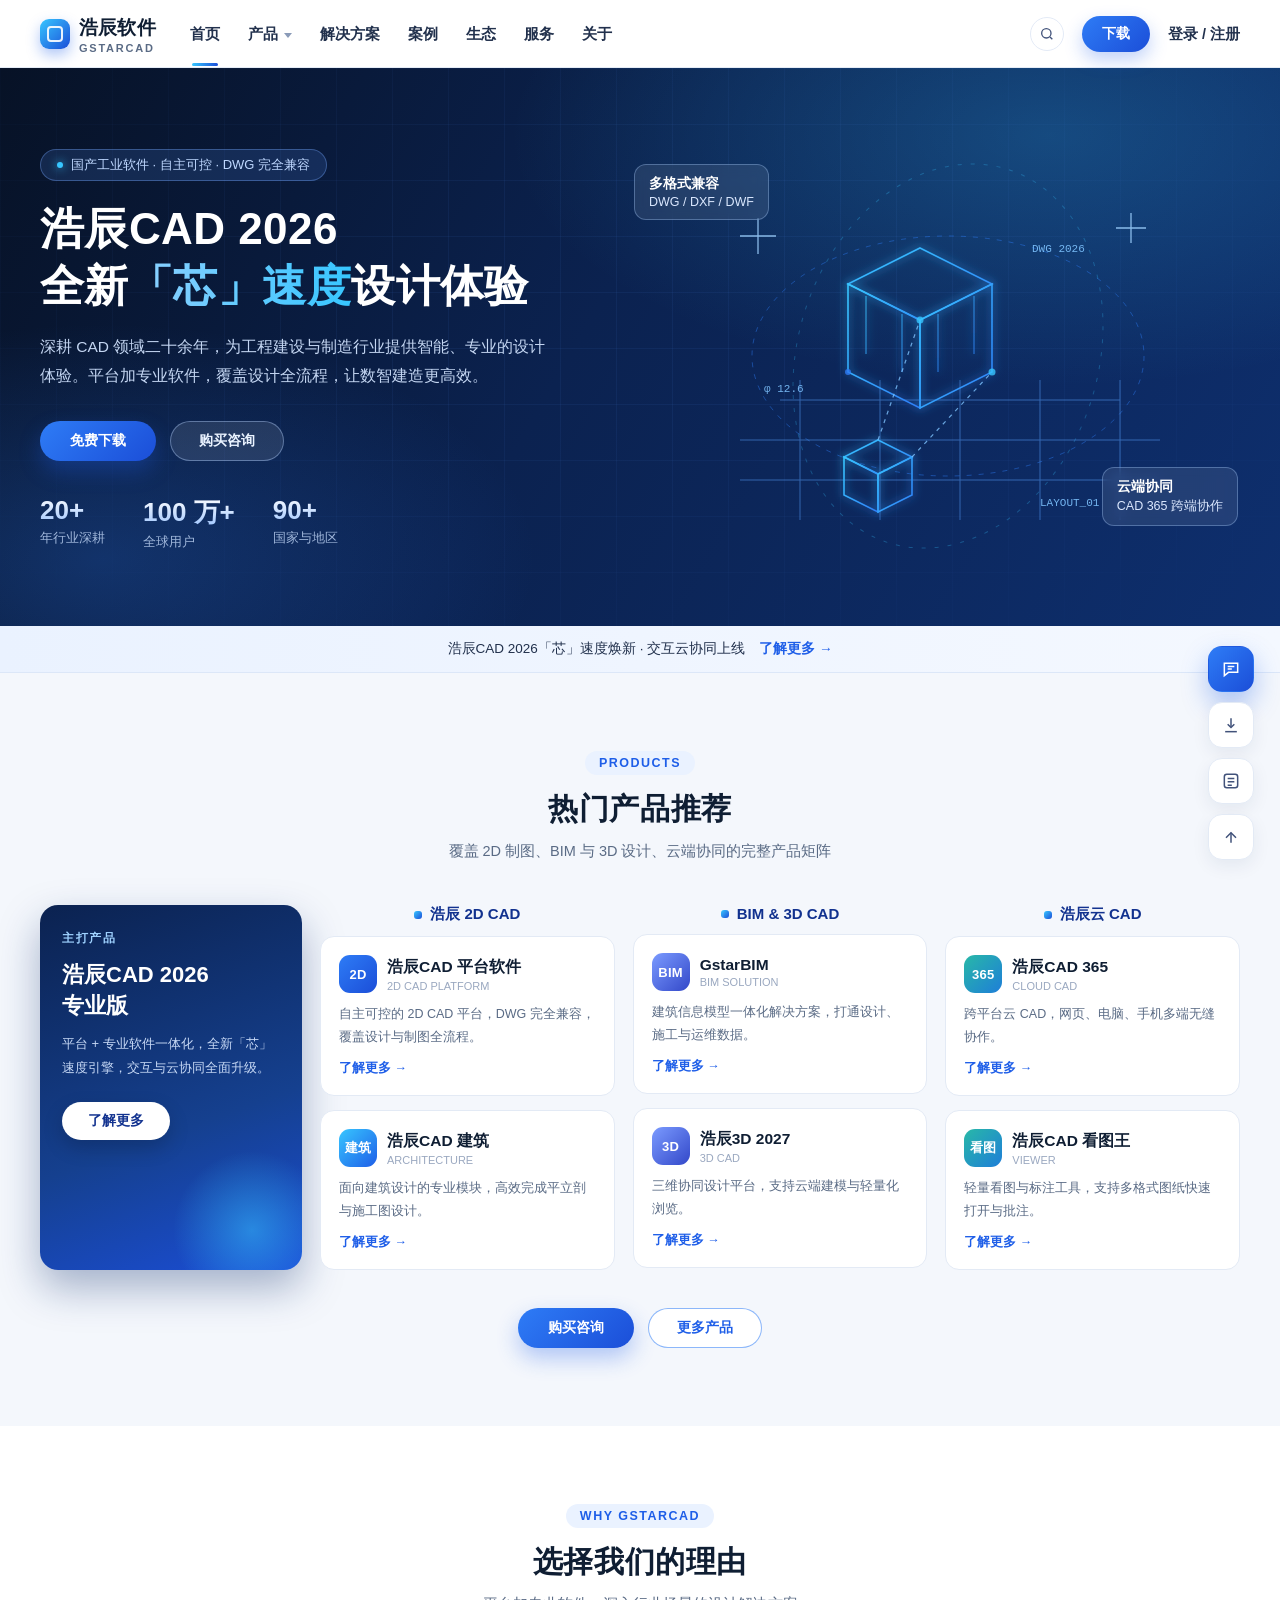
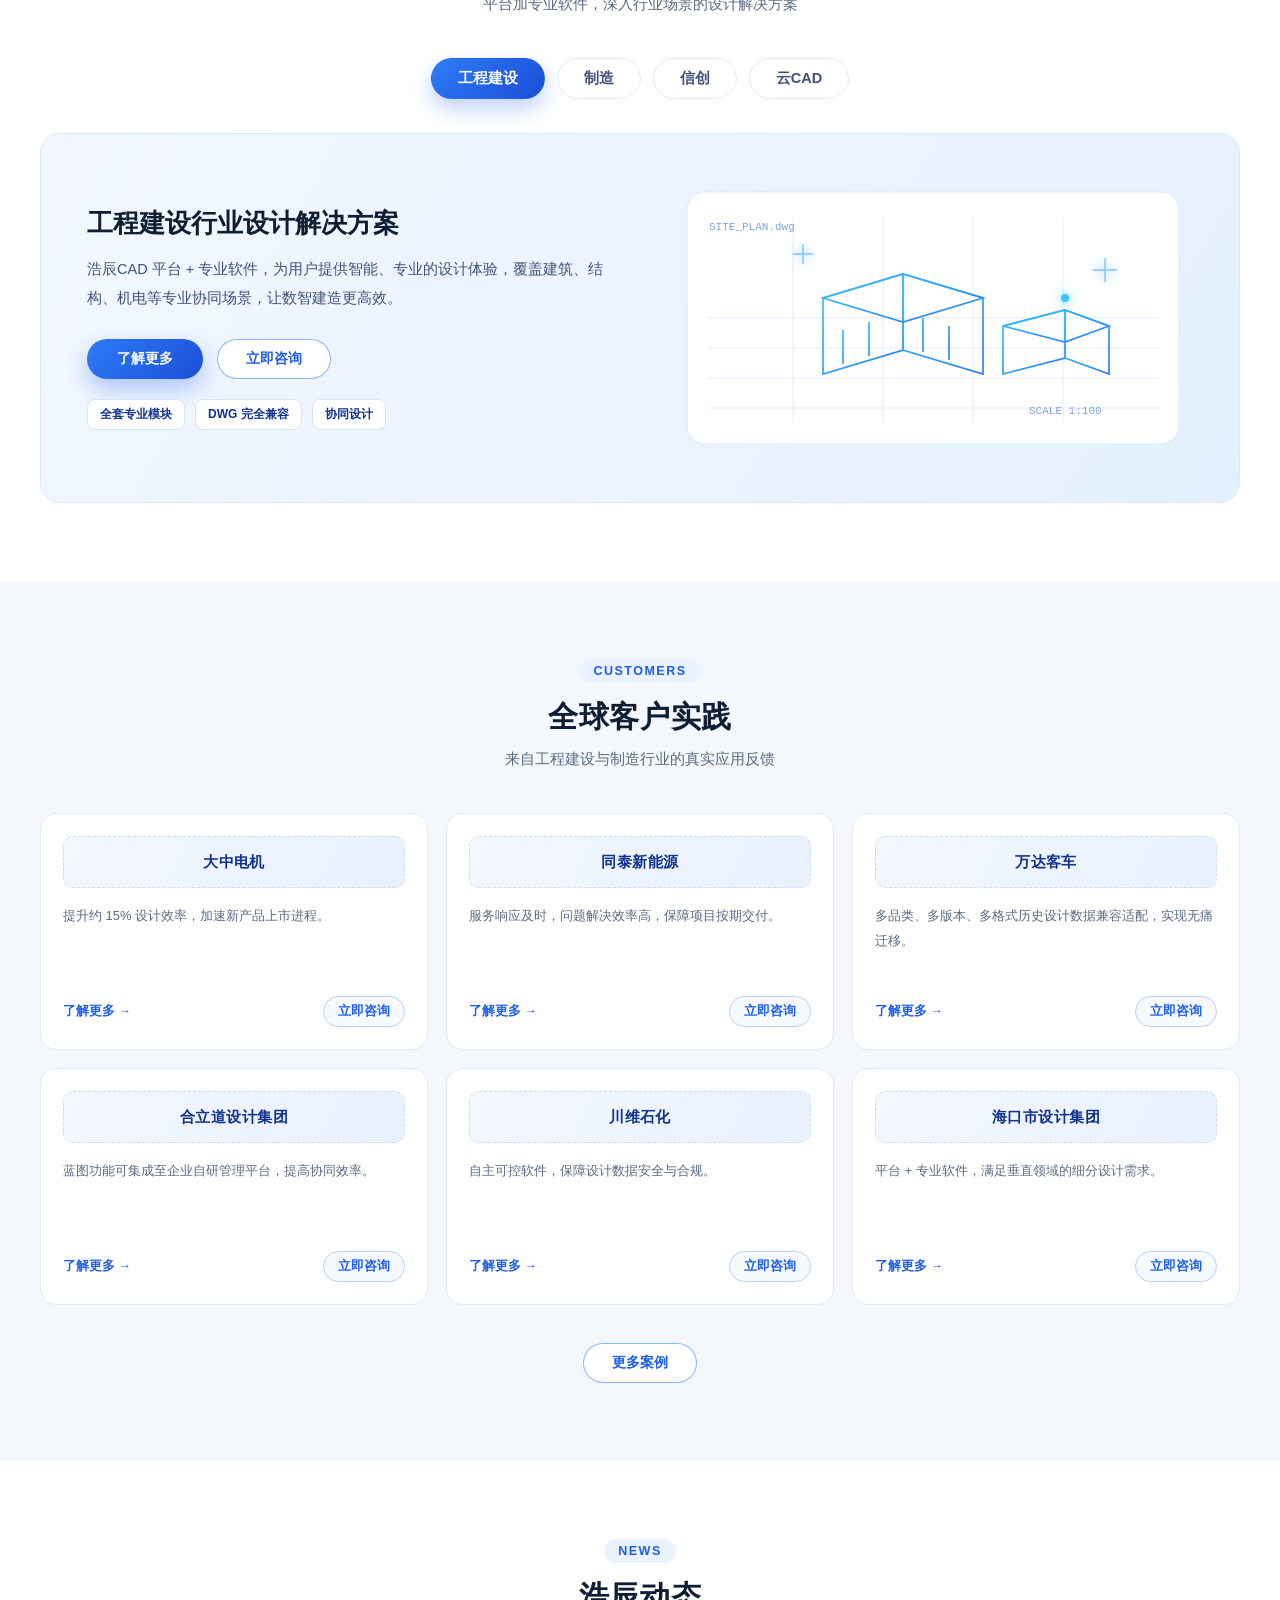
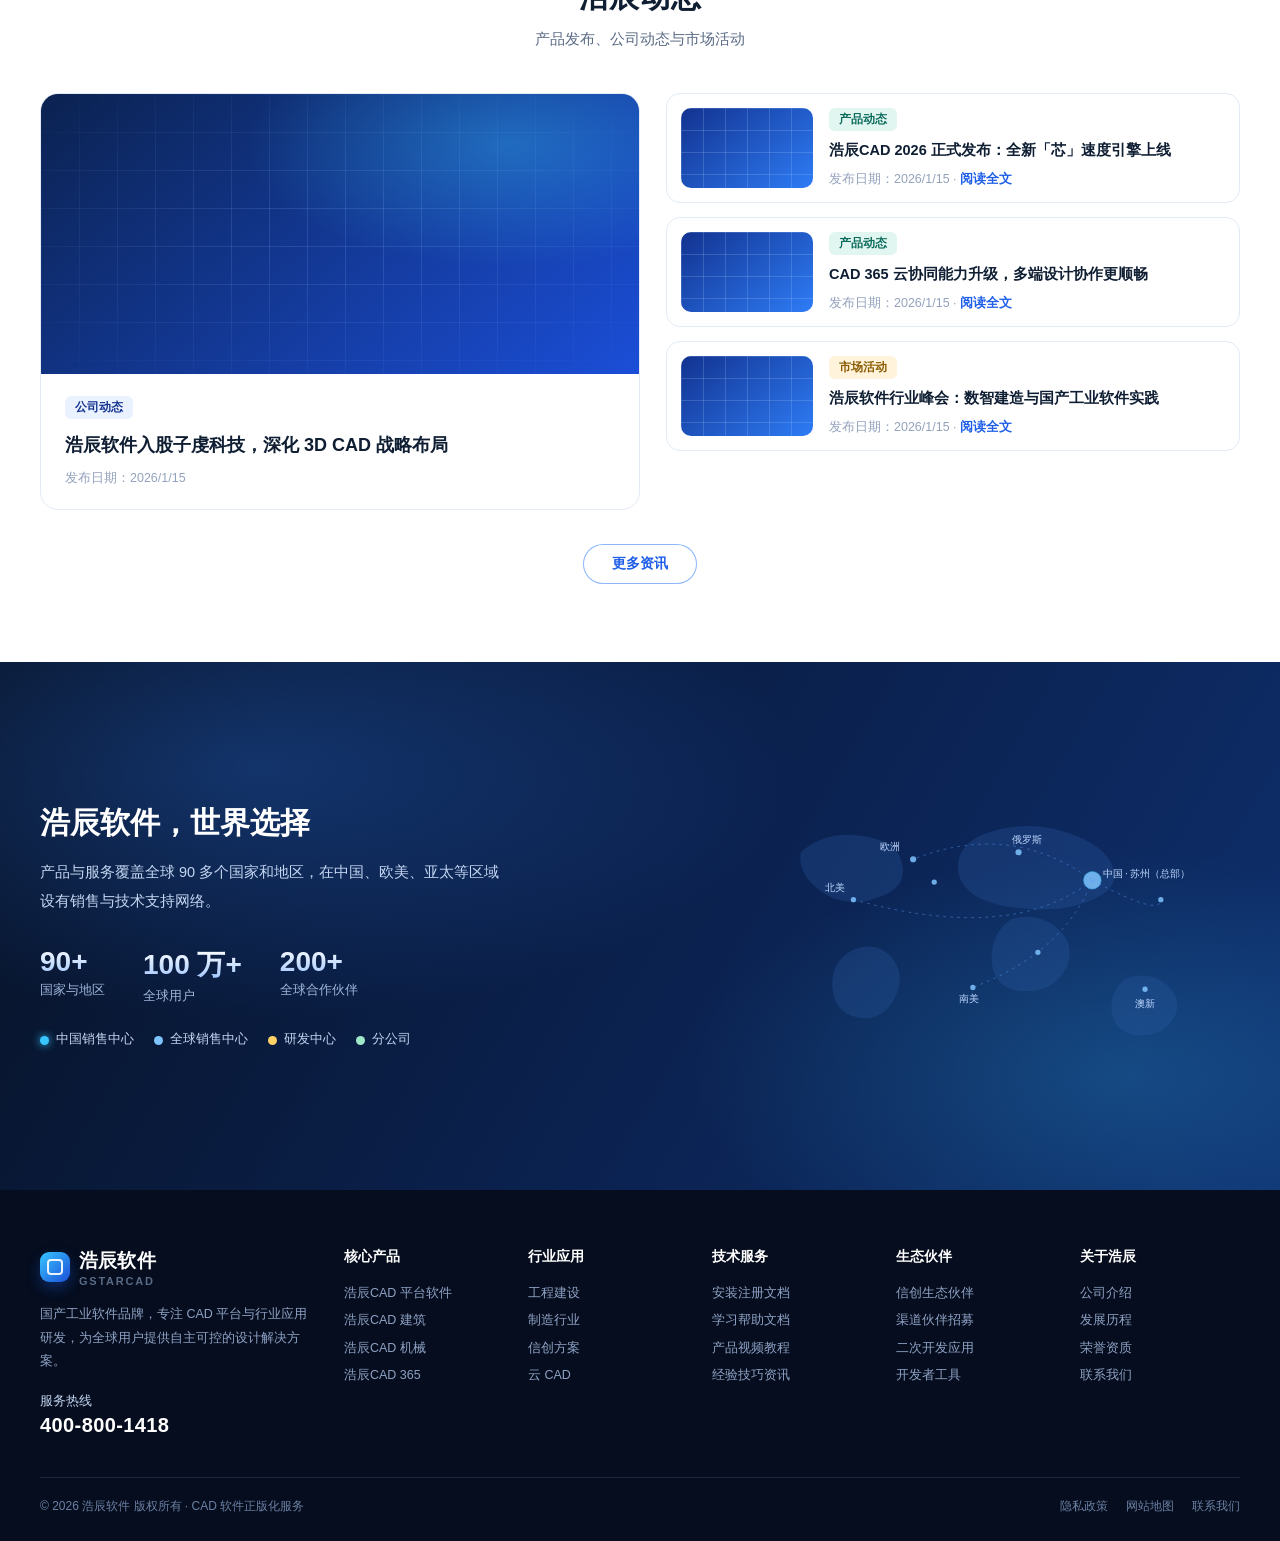
==== commit 0c248a56: "feat: rename ZIXEL 3D to GstarCAD 3D 2027 with product link" ====
--- a/index.html
+++ b/index.html
@@ -248,7 +248,7 @@
               <div class="mega-col">
                 <h6>BIM &amp; 3D CAD</h6>
                 <a class="m-item v2" href="https://www.gstarcad.com/bim/"><span class="m-logo">BIM</span><span>GstarBIM</span></a>
-                <span class="m-item v2 disabled"><span class="m-logo">Z3</span><span>浩辰-ZIXEL 3D</span><em class="soon">敬请期待</em></span>
+                <a class="m-item v2" href="https://www.gstarcad.com/3d/"><span class="m-logo">3D</span><span>浩辰3D 2027</span></a>
               </div>
               <div class="mega-col">
                 <h6>云 CAD</h6>
@@ -407,7 +407,7 @@
             <a class="more" href="#">了解更多 →</a>
           </div>
           <div class="p-card">
-            <div class="ph"><span class="p-mono g3">3D</span><h4>浩辰ZIXEL-3D<span>3D CAD</span></h4></div>
+            <div class="ph"><span class="p-mono g3">3D</span><h4>浩辰3D 2027<span>3D CAD</span></h4></div>
             <p>三维协同设计平台，支持云端建模与轻量化浏览。</p>
             <a class="more" href="#">了解更多 →</a>
           </div>
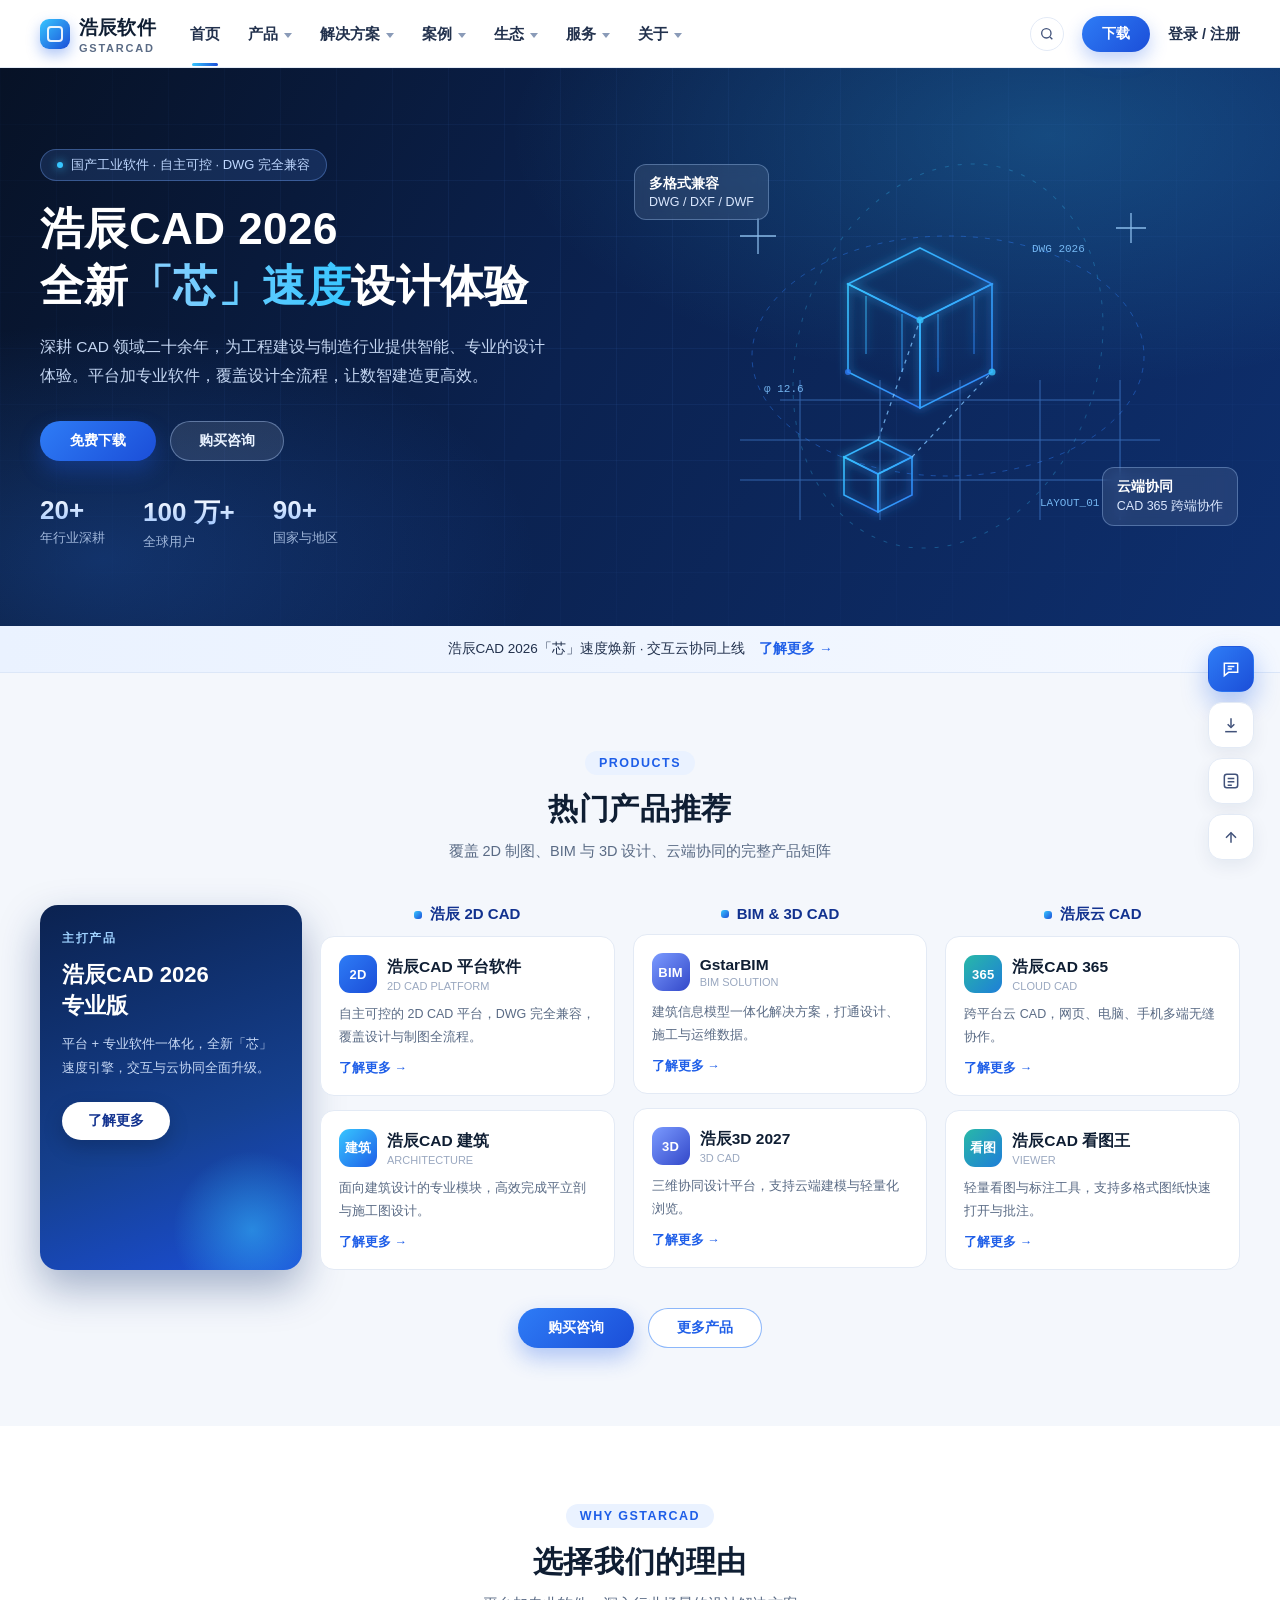
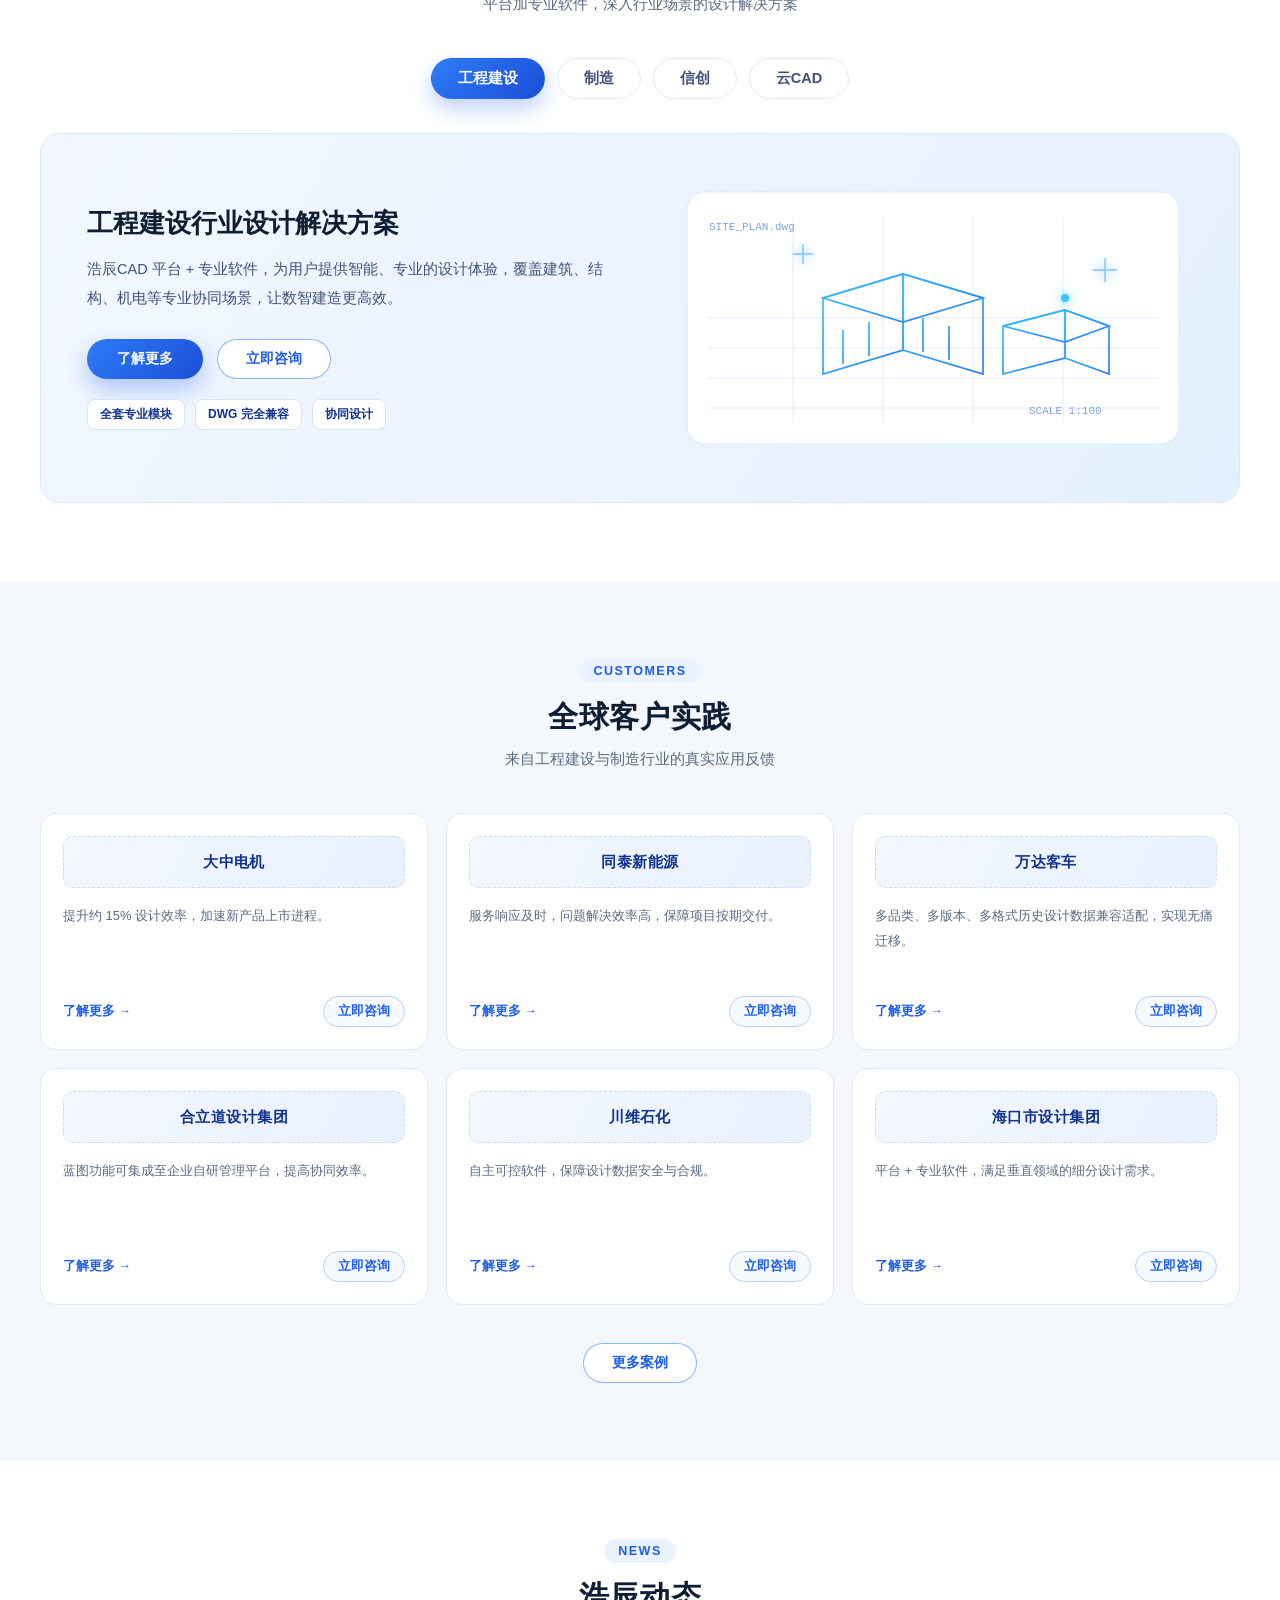
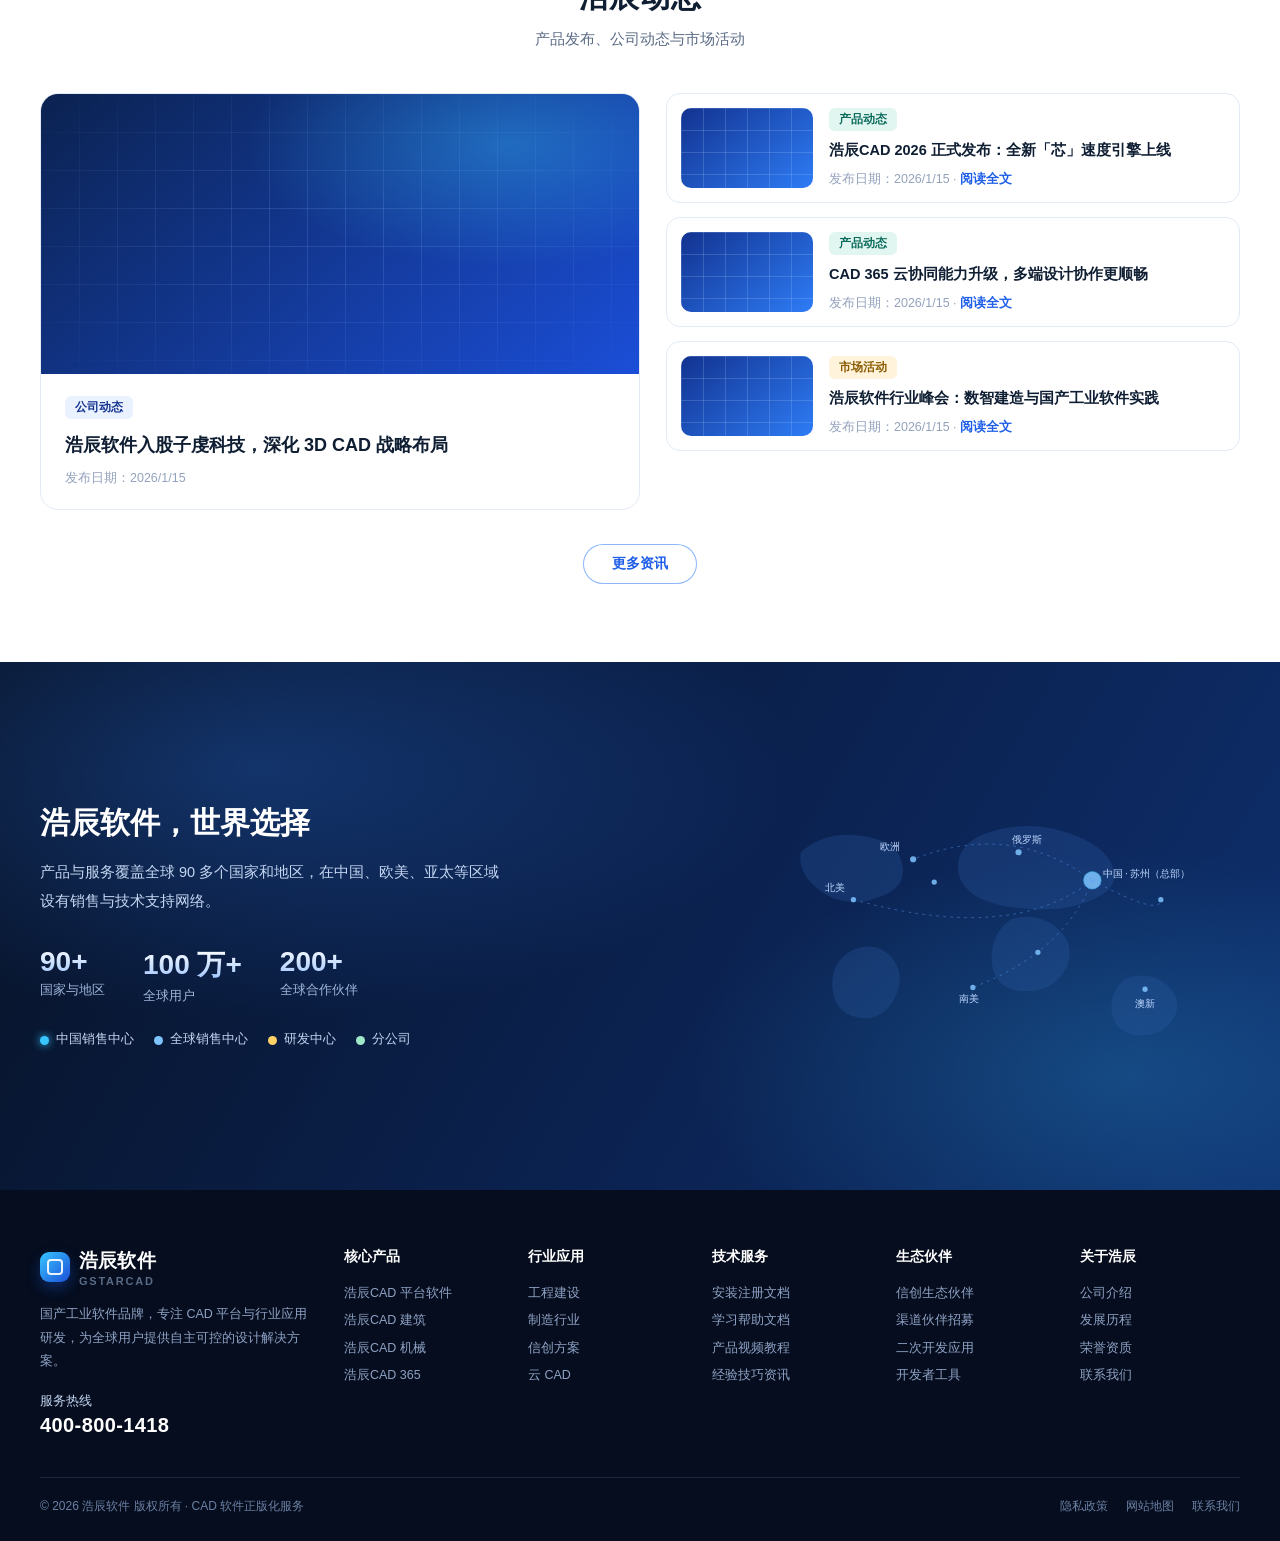
==== commit 00f94e9b: "feat: full dropdown menus for solution/cases/ecosystem/service/about" ====
--- a/index.html
+++ b/index.html
@@ -219,6 +219,23 @@
 .mega-foot .quote:hover{transform:translateY(-1px)}
 @media (max-width:1240px){.mega{width:calc(100vw - 40px)}.mega-cols{grid-template-columns:repeat(2,1fr)}.mega-col:nth-child(3){border-left:none}}
 @media (max-width:900px){.mega{position:absolute;top:100%;left:12px;right:12px;width:auto;max-width:none;max-height:74vh;overflow:auto;padding-top:8px;transform:none}.menu-item.open .mega{transform:none}.mega-in{border-radius:14px;padding:18px 16px 0}.mega-cols{grid-template-columns:1fr}.mega-col{border-left:none!important;padding:0 4px 14px}.mega-col + .mega-col{border-top:1px dashed #E6EDF8;padding-top:14px}.mega-col h6{padding-left:8px}.m-sub{position:static;opacity:1;visibility:visible;transform:none;box-shadow:none;border:none;padding:0 0 0 40px;margin:0}}
+/* ===== 导航下拉：解决方案 / 案例 / 生态 / 服务 / 关于 ===== */
+.menu-item.has-drop{position:relative}
+.menu-item.has-drop .mega{left:0;width:auto;transform:translateY(6px)}
+.menu-item.has-drop.open .mega{transform:translateY(0)}
+.menu-item.has-drop .mega-in{padding:20px 20px 0}
+.menu-item.has-drop .mega-cols{grid-template-columns:1fr}
+.menu-item.has-drop .m-item{white-space:nowrap;padding:9px 10px}
+.menu-item.has-drop .mega-foot{margin:2px -20px 0;padding:13px 20px;justify-content:flex-start;gap:26px}
+.menu-item.has-drop.w-sm .mega{width:284px}
+.menu-item.has-drop.w-sm .mega-col + .mega-col{border-left:none;border-top:1px dashed #E6EDF8;padding-top:14px;margin-top:6px}
+.menu-item.has-drop.w-md .mega{width:404px}
+.menu-item.has-drop.w-md .mega-cols{grid-template-columns:1fr 1fr}
+.menu-item.has-drop.w-lg .mega{width:824px;left:50%;transform:translateX(-50%) translateY(6px)}
+.menu-item.has-drop.w-lg.open .mega{transform:translateX(-50%) translateY(0)}
+.menu-item.has-drop.w-lg .mega-cols{grid-template-columns:repeat(5,1fr)}
+@media (max-width:1240px){.menu-item.has-drop.w-lg .mega{width:min(672px,calc(100vw - 40px))}.menu-item.has-drop.w-lg .mega-cols{grid-template-columns:repeat(3,1fr)}}
+@media (max-width:900px){.menu-item.has-drop{position:static}.menu-item.has-drop .mega,.menu-item.has-drop.w-sm .mega,.menu-item.has-drop.w-md .mega,.menu-item.has-drop.w-lg .mega{left:12px;right:12px;width:auto;max-width:none;transform:none}.menu-item.has-drop.open .mega,.menu-item.has-drop.w-sm.open .mega,.menu-item.has-drop.w-md.open .mega,.menu-item.has-drop.w-lg.open .mega{transform:none}.menu-item.has-drop .mega-cols,.menu-item.has-drop.w-md .mega-cols,.menu-item.has-drop.w-lg .mega-cols{grid-template-columns:1fr}.menu-item.has-drop .m-item{white-space:normal}.menu-item.has-drop .mega-in{padding:18px 16px 0}.menu-item.has-drop .mega-foot{margin:2px -16px 0;padding:13px 16px}}
 </style>
 </head>
 <body>
@@ -282,7 +299,128 @@
           </div>
         </div>
       </div>
-      <a href="#">解决方案</a><a href="#">案例</a><a href="#">生态</a><a href="#">服务</a><a href="#">关于</a>
+      <div class="menu-item has-drop w-sm">
+        <a class="menu-link" href="#" aria-haspopup="true" aria-expanded="false">解决方案<i class="caret"></i></a>
+        <div class="mega">
+          <div class="mega-in">
+            <div class="mega-cols">
+              <div class="mega-col">
+                <h6>行业解决方案</h6>
+                <a class="m-item" href="https://www.gstarcad.com/genuine/"><span>政企CAD国产化解决方案</span></a>
+                <a class="m-item" href="https://www.gstarcad.com/xinchuang/"><span>信创行业CAD解决方案</span></a>
+                <a class="m-item" href="https://www.gstarcad.com/enterprise_v2/"><span>政企CAD正版化解决方案</span></a>
+                <a class="m-item" href="https://www.gstarcad.com/adc/"><span>AEC全流程CAD—BIM解决方案</span></a>
+              </div>
+            </div>
+          </div>
+        </div>
+      </div>
+      <div class="menu-item has-drop w-md">
+        <a class="menu-link" href="#" aria-haspopup="true" aria-expanded="false">案例<i class="caret"></i></a>
+        <div class="mega">
+          <div class="mega-in">
+            <div class="mega-cols">
+              <div class="mega-col">
+                <h6>制造业案例</h6>
+                <a class="m-item" href="https://www.gstarcad.com/case/458/"><span>大中电机</span></a>
+                <a class="m-item" href="https://www.gstarcad.com/case/470/"><span>万达客车</span></a>
+                <a class="m-item" href="https://www.gstarcad.com/case/462/"><span>同泰新能源</span></a>
+                <a class="m-item" href="https://www.gstarcad.com/case/459/"><span>申龙电梯</span></a>
+                <a class="m-item" href="https://www.gstarcad.com/case/419/"><span>中集圣达因</span></a>
+                <a class="m-item" href="https://www.gstarcad.com/case/427/"><span>江丰电子</span></a>
+                <a class="m-item" href="https://www.gstarcad.com/case/428/"><span>北自科技</span></a>
+                <a class="m-item" href="https://www.gstarcad.com/case/431/"><span>金方圆</span></a>
+              </div>
+              <div class="mega-col">
+                <h6>工程建设行业案例</h6>
+                <a class="m-item" href="https://www.gstarcad.com/case/429/"><span>合立道设计集团</span></a>
+                <a class="m-item" href="https://www.gstarcad.com/case/448/"><span>聚弘凯</span></a>
+                <a class="m-item" href="https://www.gstarcad.com/case/420/"><span>川维石化</span></a>
+                <a class="m-item" href="https://www.gstarcad.com/case/454/"><span>海口市设计集团</span></a>
+                <a class="m-item" href="https://www.gstarcad.com/case/457/"><span>飞时达</span></a>
+                <a class="m-item" href="https://www.gstarcad.com/case/423/"><span>国舜建设</span></a>
+                <a class="m-item" href="https://www.gstarcad.com/case/487/"><span>中国铁建</span></a>
+                <a class="m-item" href="https://www.gstarcad.com/case/425/"><span>广晟幕墙</span></a>
+              </div>
+            </div>
+            <div class="mega-foot">
+              <a class="all" href="https://www.gstarcad.com/case/">全部案例 →</a>
+            </div>
+          </div>
+        </div>
+      </div>
+      <div class="menu-item has-drop w-sm">
+        <a class="menu-link" href="#" aria-haspopup="true" aria-expanded="false">生态<i class="caret"></i></a>
+        <div class="mega">
+          <div class="mega-in">
+            <div class="mega-cols">
+              <div class="mega-col">
+                <h6>合作伙伴</h6>
+                <a class="m-item" href="https://www.gstarcad.com/xinchuangpartner/"><span>信创生态伙伴</span></a>
+                <a class="m-item" href="https://www.gstarcad.com/channelpartner/"><span>渠道伙伴招募</span></a>
+              </div>
+              <div class="mega-col">
+                <h6>二次开发</h6>
+                <a class="m-item" href="https://www.gstarcad.com/application/"><span>二次开发应用软件</span></a>
+                <a class="m-item" href="https://www.gstarcad.com/sdk_doc/"><span>开发者工具</span></a>
+                <a class="m-item" href="https://www.gstarcad.com/developer/"><span>二次开发生态</span></a>
+              </div>
+            </div>
+          </div>
+        </div>
+      </div>
+      <div class="menu-item has-drop w-sm">
+        <a class="menu-link" href="#" aria-haspopup="true" aria-expanded="false">服务<i class="caret"></i></a>
+        <div class="mega">
+          <div class="mega-in">
+            <div class="mega-cols">
+              <div class="mega-col">
+                <h6>产品支持</h6>
+                <a class="m-item" href="https://www.gstarcad.com/support/install/"><span>安装注册文档</span></a>
+                <a class="m-item" href="https://www.gstarcad.com/support/help/"><span>学习帮助文档</span></a>
+                <a class="m-item" href="https://www.gstarcad.com/support/video_tutorials/"><span>产品视频教程</span></a>
+                <a class="m-item" href="https://www.gstarcad.com/support/article_tutorial/"><span>经验技巧资讯</span></a>
+              </div>
+              <div class="mega-col">
+                <h6>用户社区</h6>
+                <a class="m-item" href="https://www.gstarcad.com/ask/"><span>浩辰问答社区</span></a>
+              </div>
+            </div>
+          </div>
+        </div>
+      </div>
+      <div class="menu-item has-drop w-lg">
+        <a class="menu-link" href="#" aria-haspopup="true" aria-expanded="false">关于<i class="caret"></i></a>
+        <div class="mega">
+          <div class="mega-in">
+            <div class="mega-cols">
+              <div class="mega-col">
+                <h6>关于浩辰</h6>
+                <a class="m-item" href="https://www.gstarcad.com/about/"><span>公司介绍</span></a>
+                <a class="m-item" href="https://www.gstarcad.com/about/development/"><span>发展历程</span></a>
+                <a class="m-item" href="https://www.gstarcad.com/about/honor/"><span>荣誉资质</span></a>
+              </div>
+              <div class="mega-col">
+                <h6>新闻资讯</h6>
+                <a class="m-item" href="https://www.gstarcad.com/news/"><span>资讯中心</span></a>
+                <a class="m-item" href="https://www.gstarcad.com/news/industry/"><span>市场活动</span></a>
+              </div>
+              <div class="mega-col">
+                <h6>投资者关系</h6>
+                <a class="m-item" href="https://www.gstarcad.com/investor/"><span>投资者关系</span></a>
+              </div>
+              <div class="mega-col">
+                <h6>人才招聘</h6>
+                <a class="m-item" href="https://www.gstarcad.com/joinus/"><span>人才招聘</span></a>
+              </div>
+              <div class="mega-col">
+                <h6>联系我们</h6>
+                <a class="m-item" href="https://www.gstarcad.com/contact/"><span>联系我们</span></a>
+              </div>
+            </div>
+          </div>
+        </div>
+      </div>
     </nav>
     <div class="nav-right">
       <span class="icon-btn"><svg viewBox="0 0 24 24" width="16" height="16" fill="none" stroke="currentColor" stroke-width="2"><circle cx="11" cy="11" r="7"/><path d="M20 20l-3.5-3.5"/></svg></span>
@@ -666,23 +804,39 @@
 
 <script>
 (function(){
-  var item = document.querySelector('.menu-item.has-mega');
-  if(!item) return;
-  var link = item.querySelector('.menu-link');
-  var timer = null;
-  function open(){ clearTimeout(timer); item.classList.add('open'); link.setAttribute('aria-expanded','true'); }
-  function close(){ item.classList.remove('open'); link.setAttribute('aria-expanded','false'); }
-  item.addEventListener('mouseenter', open);
-  item.addEventListener('mouseleave', function(){ clearTimeout(timer); timer = setTimeout(close, 150); });
-  link.addEventListener('click', function(e){
-    e.preventDefault();
-    var hoverUI = window.matchMedia('(hover:hover) and (min-width:901px)').matches;
-    if (hoverUI) return;   // 桌面端由 hover 控制
-    open();                // 触屏/窄屏：点击展开，点空白处或 Esc 收起
+  var items = Array.prototype.slice.call(document.querySelectorAll('.menu-item.has-mega, .menu-item.has-drop'));
+  if(!items.length) return;
+  function isHoverUI(){ return window.matchMedia('(hover:hover) and (min-width:901px)').matches; }
+  function close(item){
+    var link = item.querySelector('.menu-link');
+    item.classList.remove('open');
+    if(link) link.setAttribute('aria-expanded','false');
+  }
+  items.forEach(function(item){
+    var link = item.querySelector('.menu-link');
+    var timer = null;
+    function open(){
+      clearTimeout(timer);
+      items.forEach(function(o){ if(o !== item) close(o); });
+      item.classList.add('open');
+      if(link) link.setAttribute('aria-expanded','true');
+    }
+    item.addEventListener('mouseenter', function(){ if(isHoverUI()) open(); });
+    item.addEventListener('mouseleave', function(){
+      if(!isHoverUI()) return;
+      clearTimeout(timer);
+      timer = setTimeout(function(){ close(item); }, 150);
+    });
+    if(link) link.addEventListener('click', function(e){
+      e.preventDefault();
+      if(isHoverUI()) return;              // 桌面端由 hover 控制
+      if(item.classList.contains('open')) close(item); else open();   // 触屏/窄屏：点击切换
+    });
   });
-  document.addEventListener('click', function(e){ if(!item.contains(e.target)) close(); });
-  document.addEventListener('keydown', function(e){ if(e.key === 'Escape') close(); });
-  item.querySelectorAll('.mega a').forEach(function(a){ a.addEventListener('click', function(){ /* demo links */ }); });
+  document.addEventListener('click', function(e){
+    items.forEach(function(item){ if(!item.contains(e.target)) close(item); });
+  });
+  document.addEventListener('keydown', function(e){ if(e.key === 'Escape') items.forEach(function(item){ close(item); }); });
 })();
 </script>
 
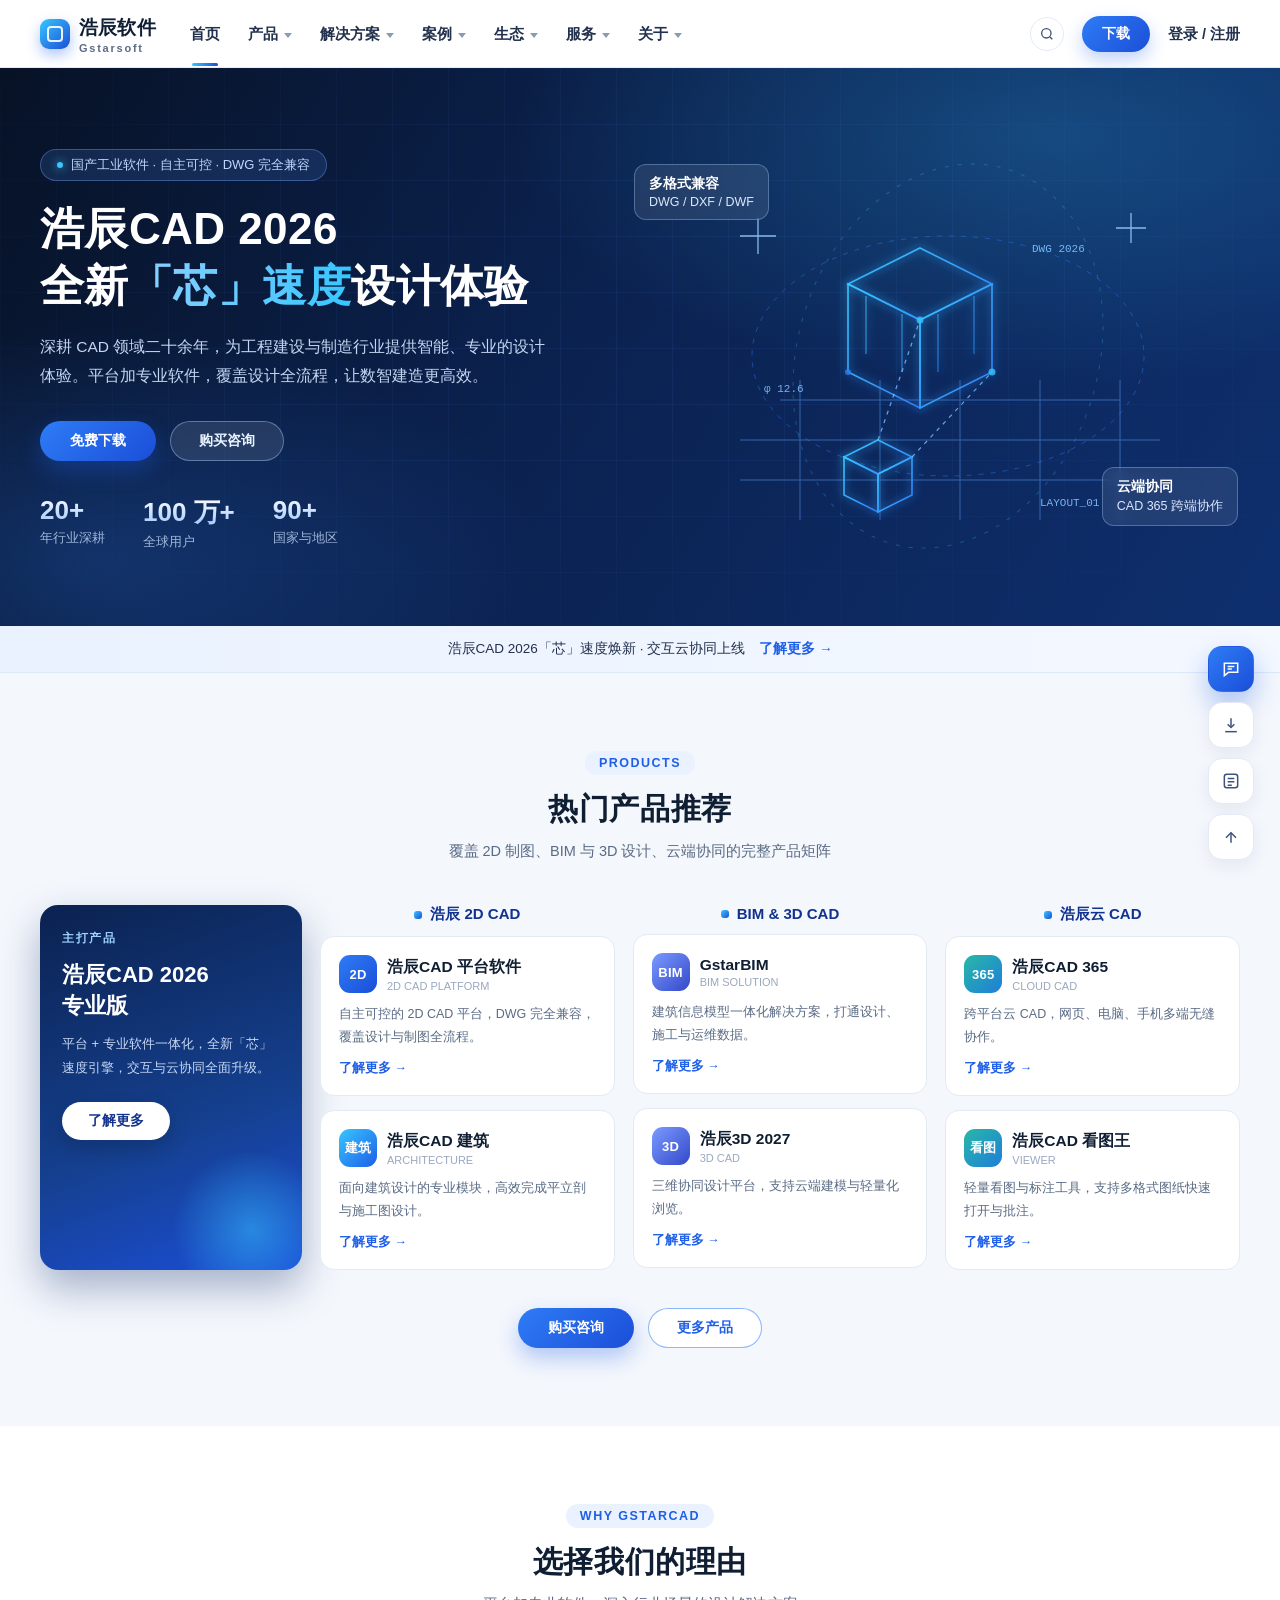
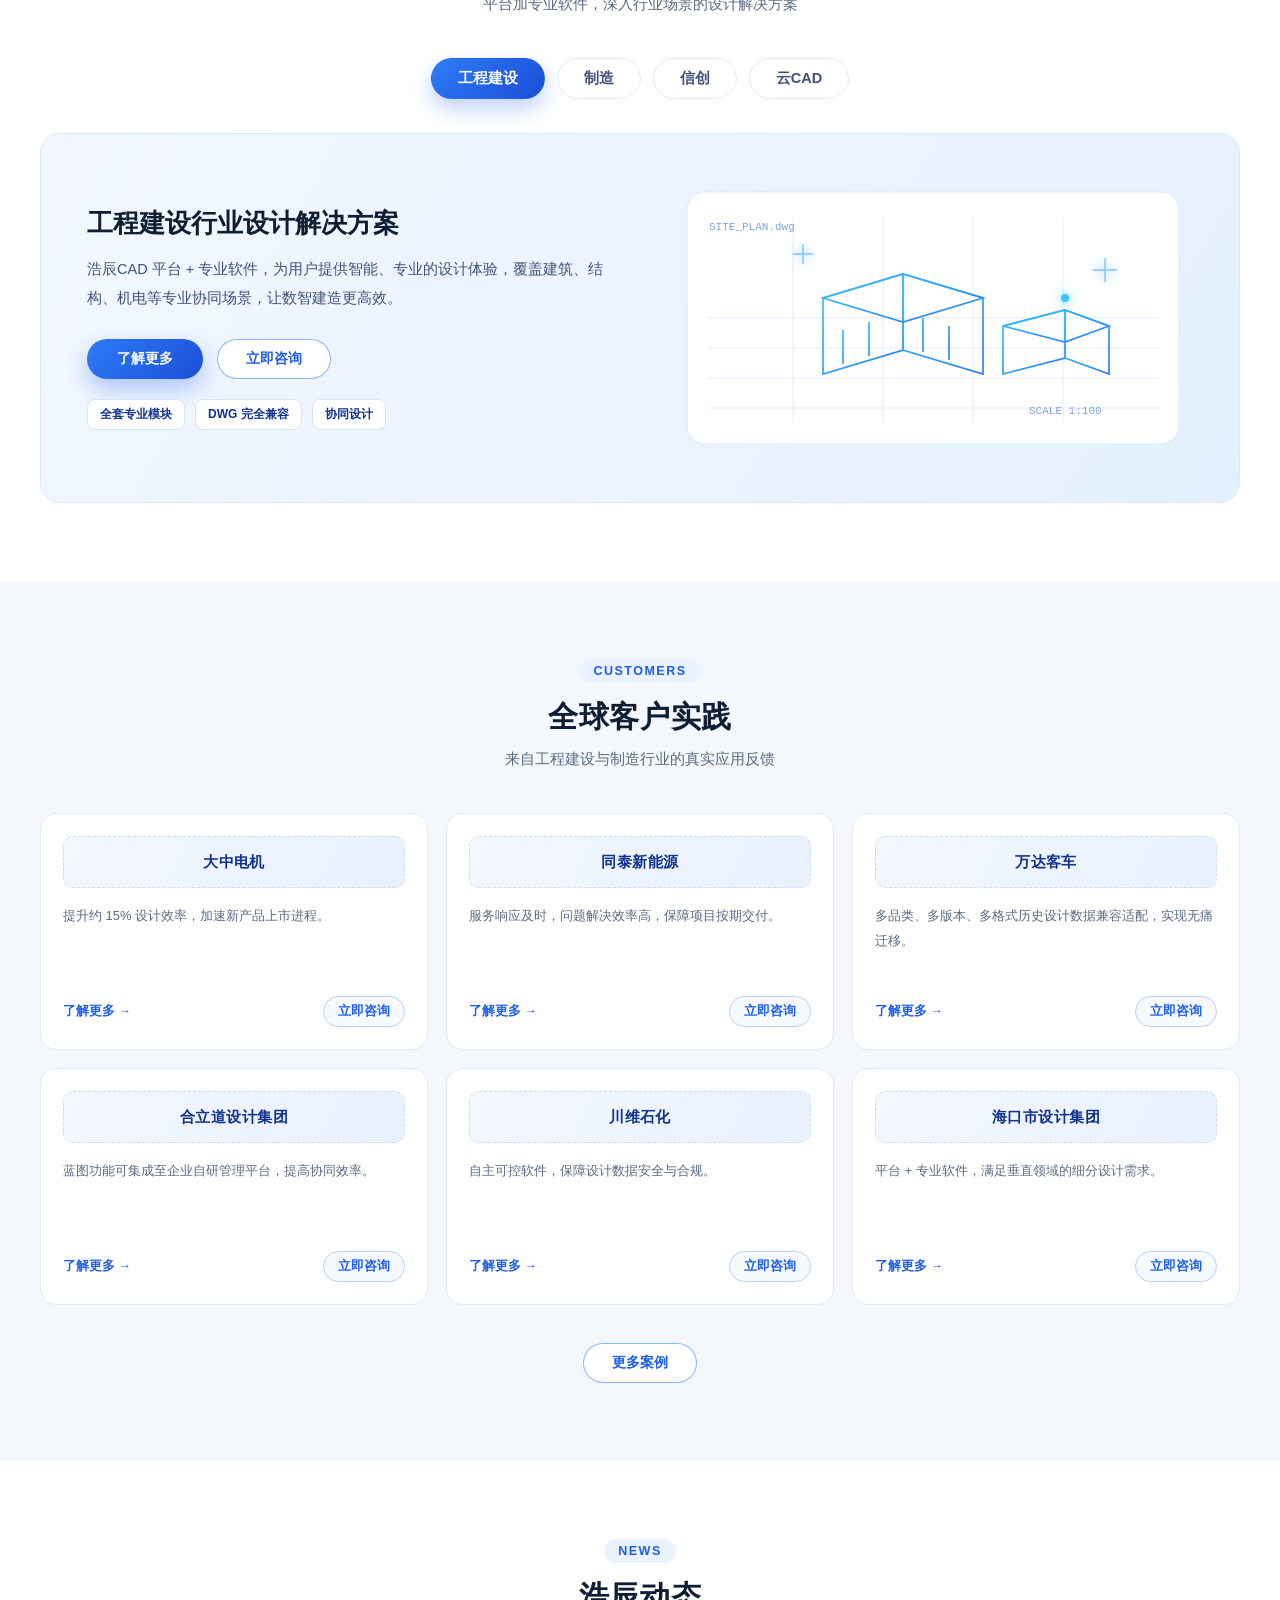
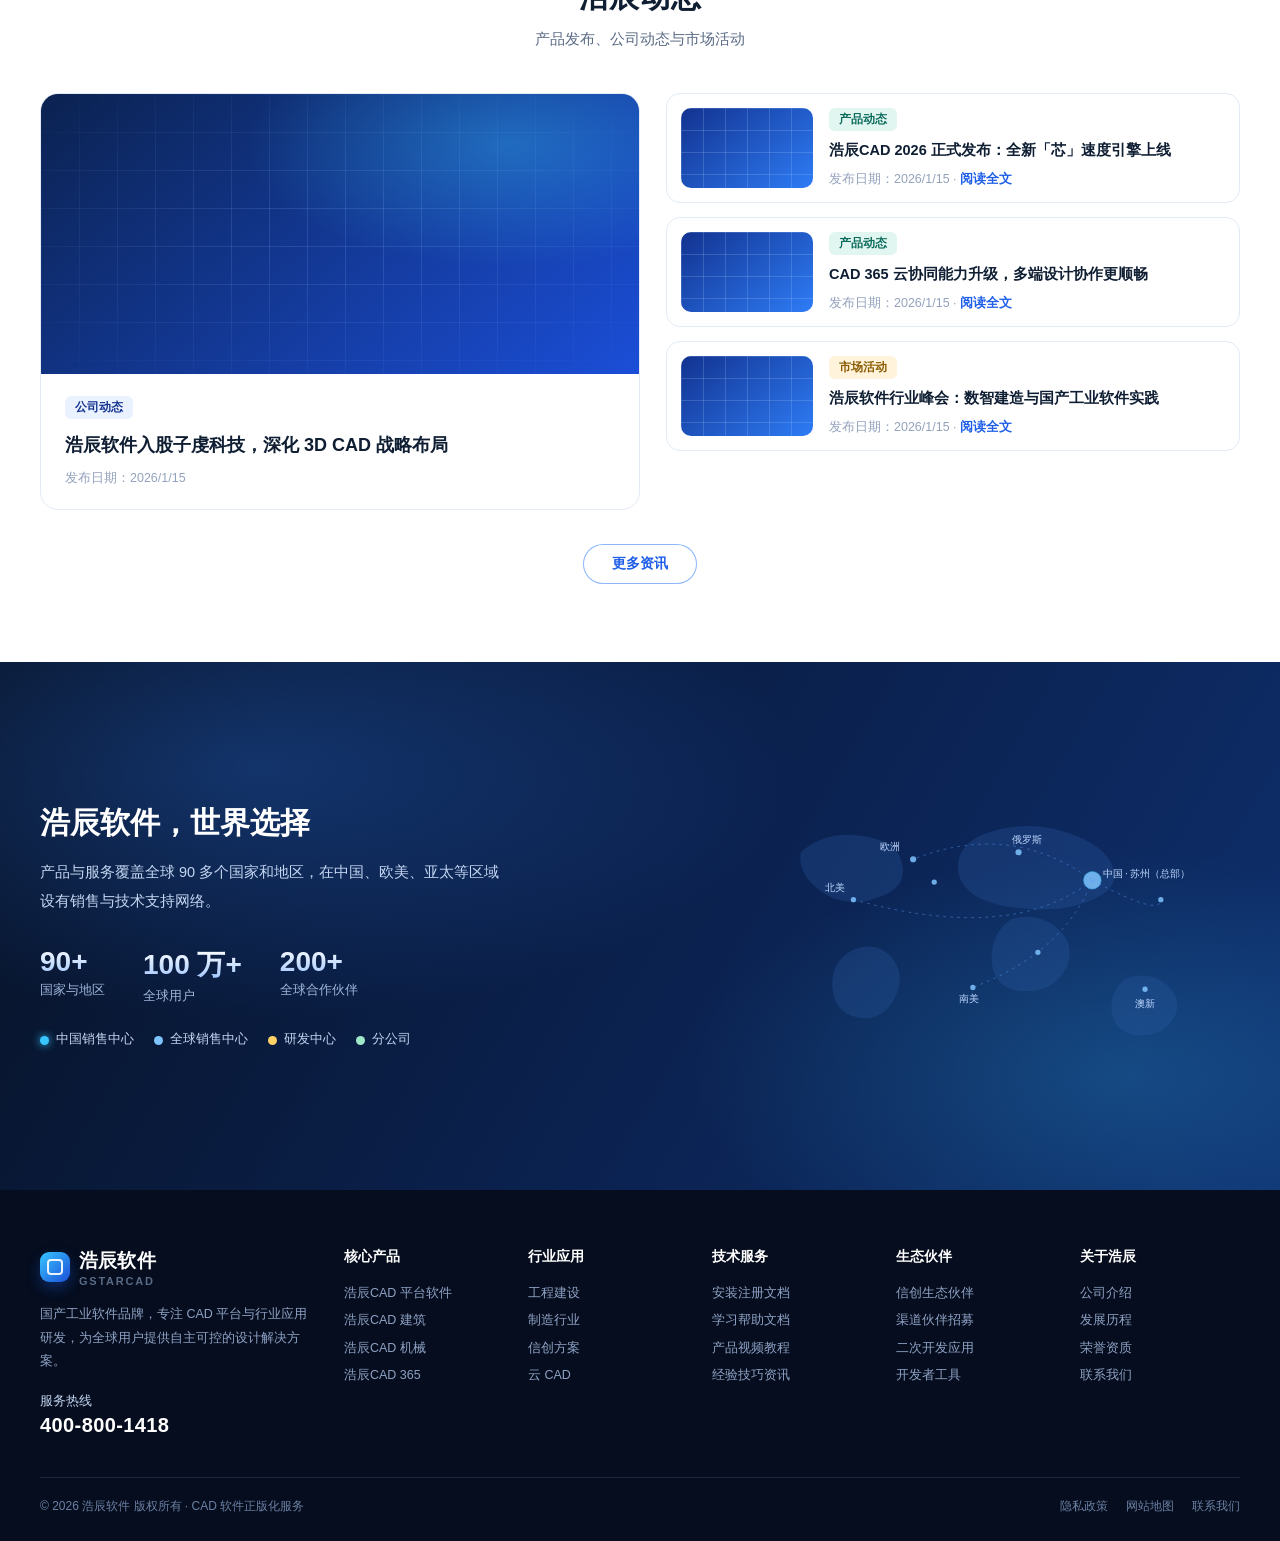
==== commit d4dd742f: "feat: top nav logo label GSTARCAD -> Gstarsoft" ====
--- a/index.html
+++ b/index.html
@@ -243,7 +243,7 @@
 <!-- ===== 顶部导航 ===== -->
 <header class="nav">
   <div class="container nav-in">
-    <div class="logo"><span class="logo-mark"></span><span>浩辰软件<small>GSTARCAD</small></span></div>
+    <div class="logo"><span class="logo-mark"></span><span>浩辰软件<small>Gstarsoft</small></span></div>
     <nav class="menu">
       <a class="on" href="#">首页</a>
       <div class="menu-item has-mega">
@@ -326,10 +326,6 @@
                 <a class="m-item" href="https://www.gstarcad.com/case/470/"><span>万达客车</span></a>
                 <a class="m-item" href="https://www.gstarcad.com/case/462/"><span>同泰新能源</span></a>
                 <a class="m-item" href="https://www.gstarcad.com/case/459/"><span>申龙电梯</span></a>
-                <a class="m-item" href="https://www.gstarcad.com/case/419/"><span>中集圣达因</span></a>
-                <a class="m-item" href="https://www.gstarcad.com/case/427/"><span>江丰电子</span></a>
-                <a class="m-item" href="https://www.gstarcad.com/case/428/"><span>北自科技</span></a>
-                <a class="m-item" href="https://www.gstarcad.com/case/431/"><span>金方圆</span></a>
               </div>
               <div class="mega-col">
                 <h6>工程建设行业案例</h6>
@@ -337,10 +333,6 @@
                 <a class="m-item" href="https://www.gstarcad.com/case/448/"><span>聚弘凯</span></a>
                 <a class="m-item" href="https://www.gstarcad.com/case/420/"><span>川维石化</span></a>
                 <a class="m-item" href="https://www.gstarcad.com/case/454/"><span>海口市设计集团</span></a>
-                <a class="m-item" href="https://www.gstarcad.com/case/457/"><span>飞时达</span></a>
-                <a class="m-item" href="https://www.gstarcad.com/case/423/"><span>国舜建设</span></a>
-                <a class="m-item" href="https://www.gstarcad.com/case/487/"><span>中国铁建</span></a>
-                <a class="m-item" href="https://www.gstarcad.com/case/425/"><span>广晟幕墙</span></a>
               </div>
             </div>
             <div class="mega-foot">
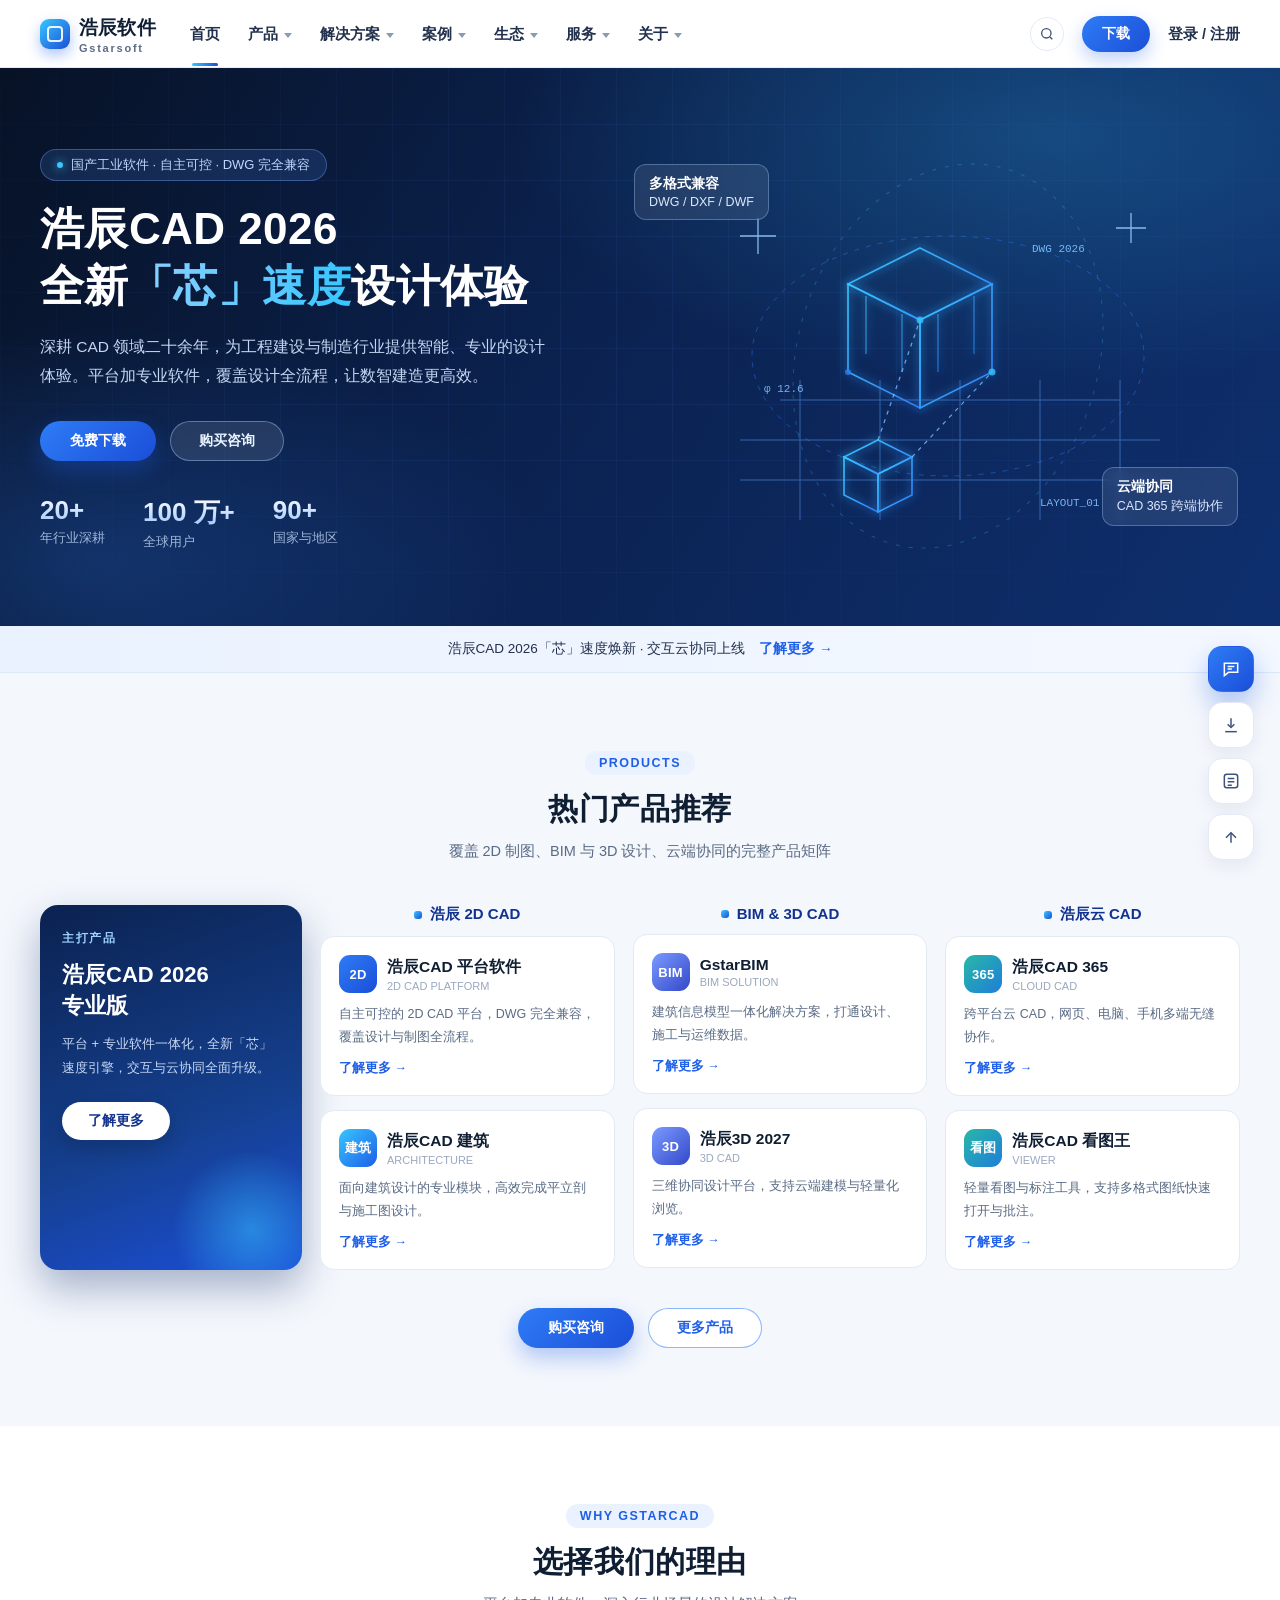
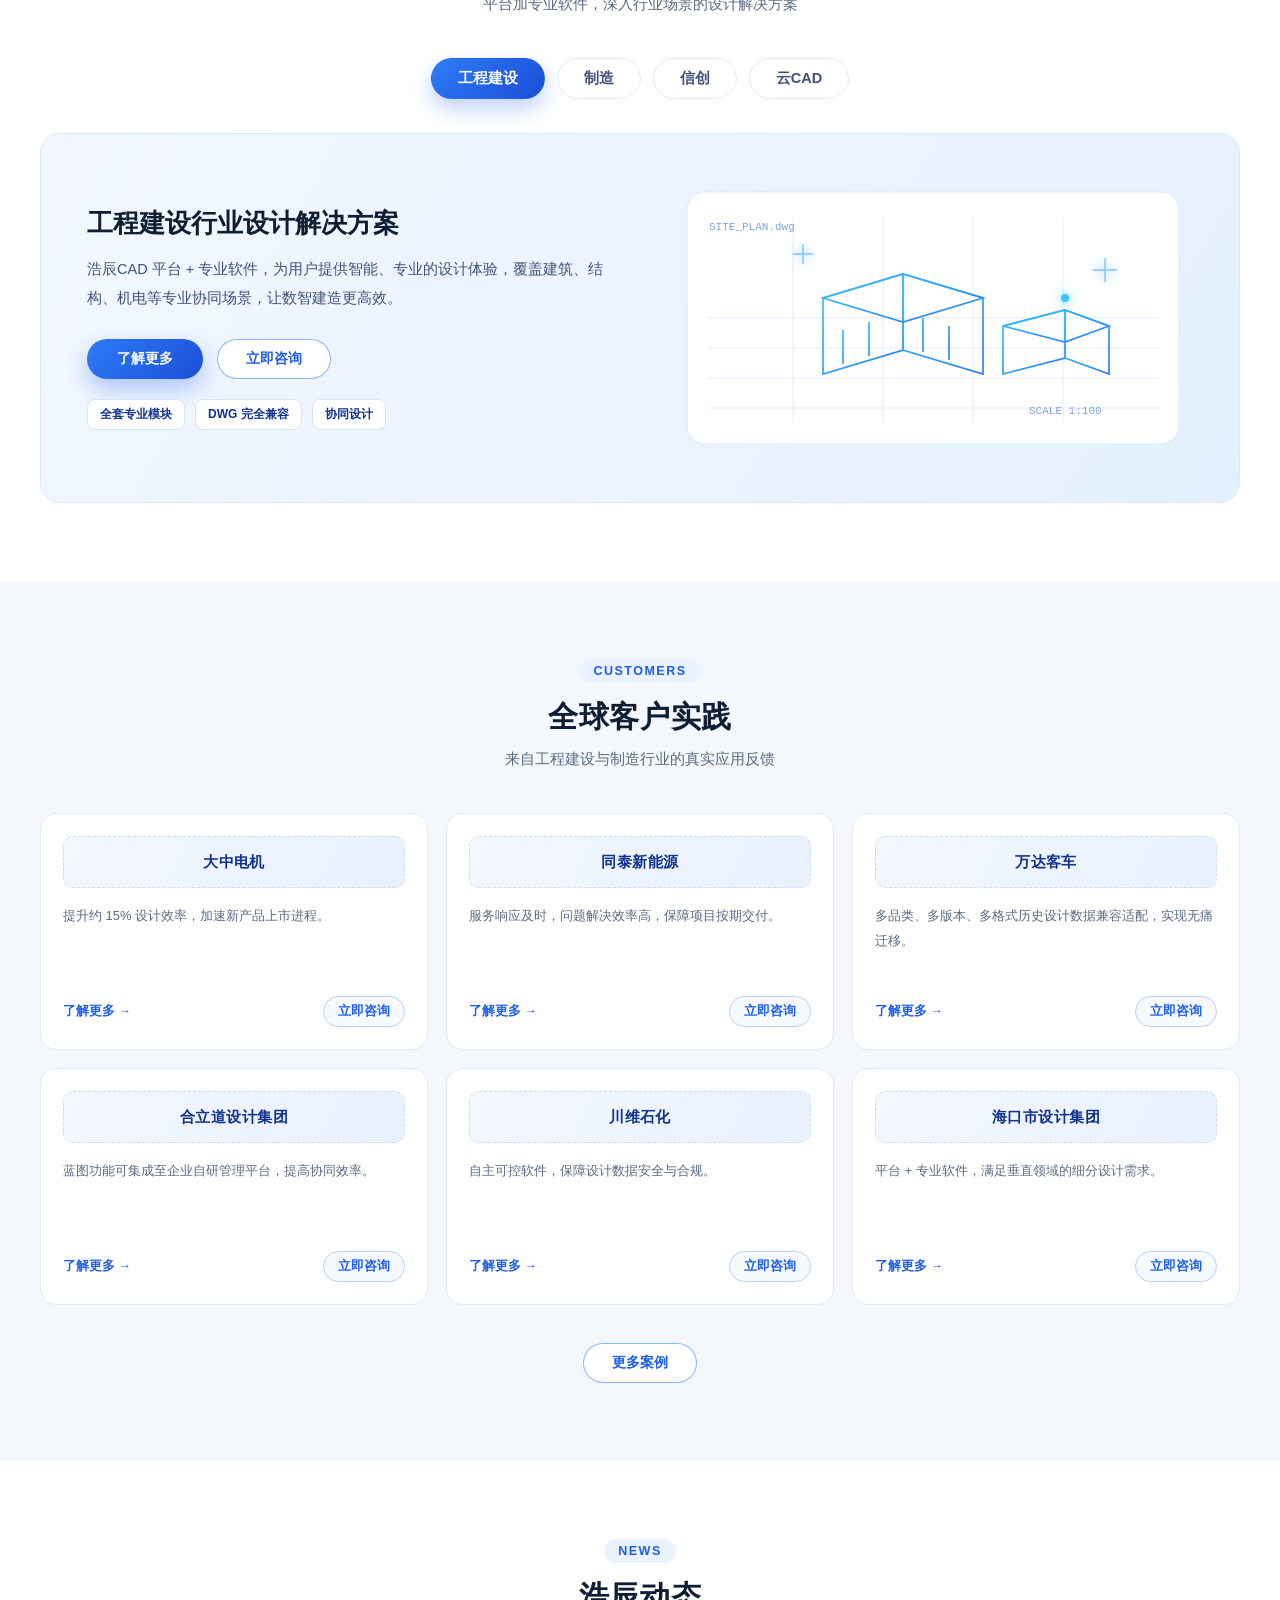
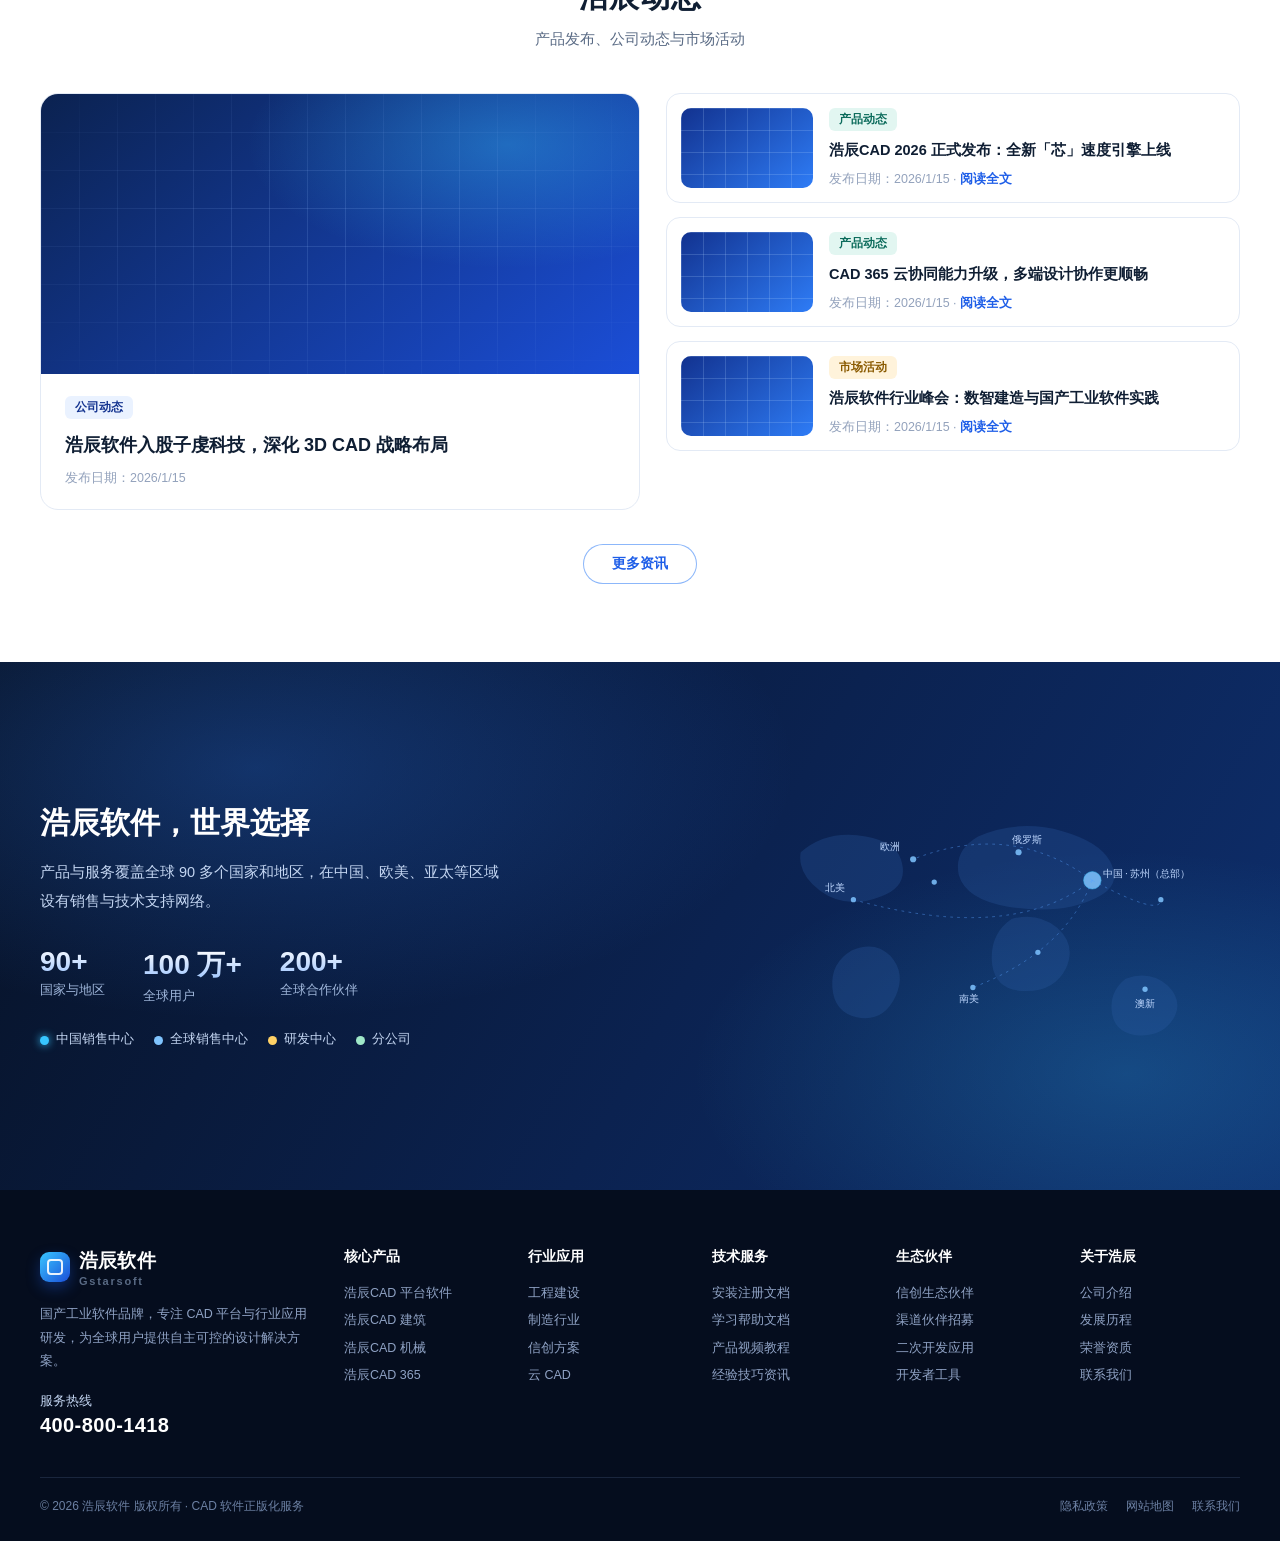
==== commit ee14338d: "feat: footer logo label GSTARCAD -> Gstarsoft" ====
--- a/index.html
+++ b/index.html
@@ -768,7 +768,7 @@
   <div class="container">
     <div class="foot-top">
       <div class="foot-brand">
-        <div class="logo"><span class="logo-mark"></span><span>浩辰软件<small>GSTARCAD</small></span></div>
+        <div class="logo"><span class="logo-mark"></span><span>浩辰软件<small>Gstarsoft</small></span></div>
         <p>国产工业软件品牌，专注 CAD 平台与行业应用研发，为全球用户提供自主可控的设计解决方案。</p>
         <div class="hotline">服务热线<b>400-800-1418</b></div>
       </div>
